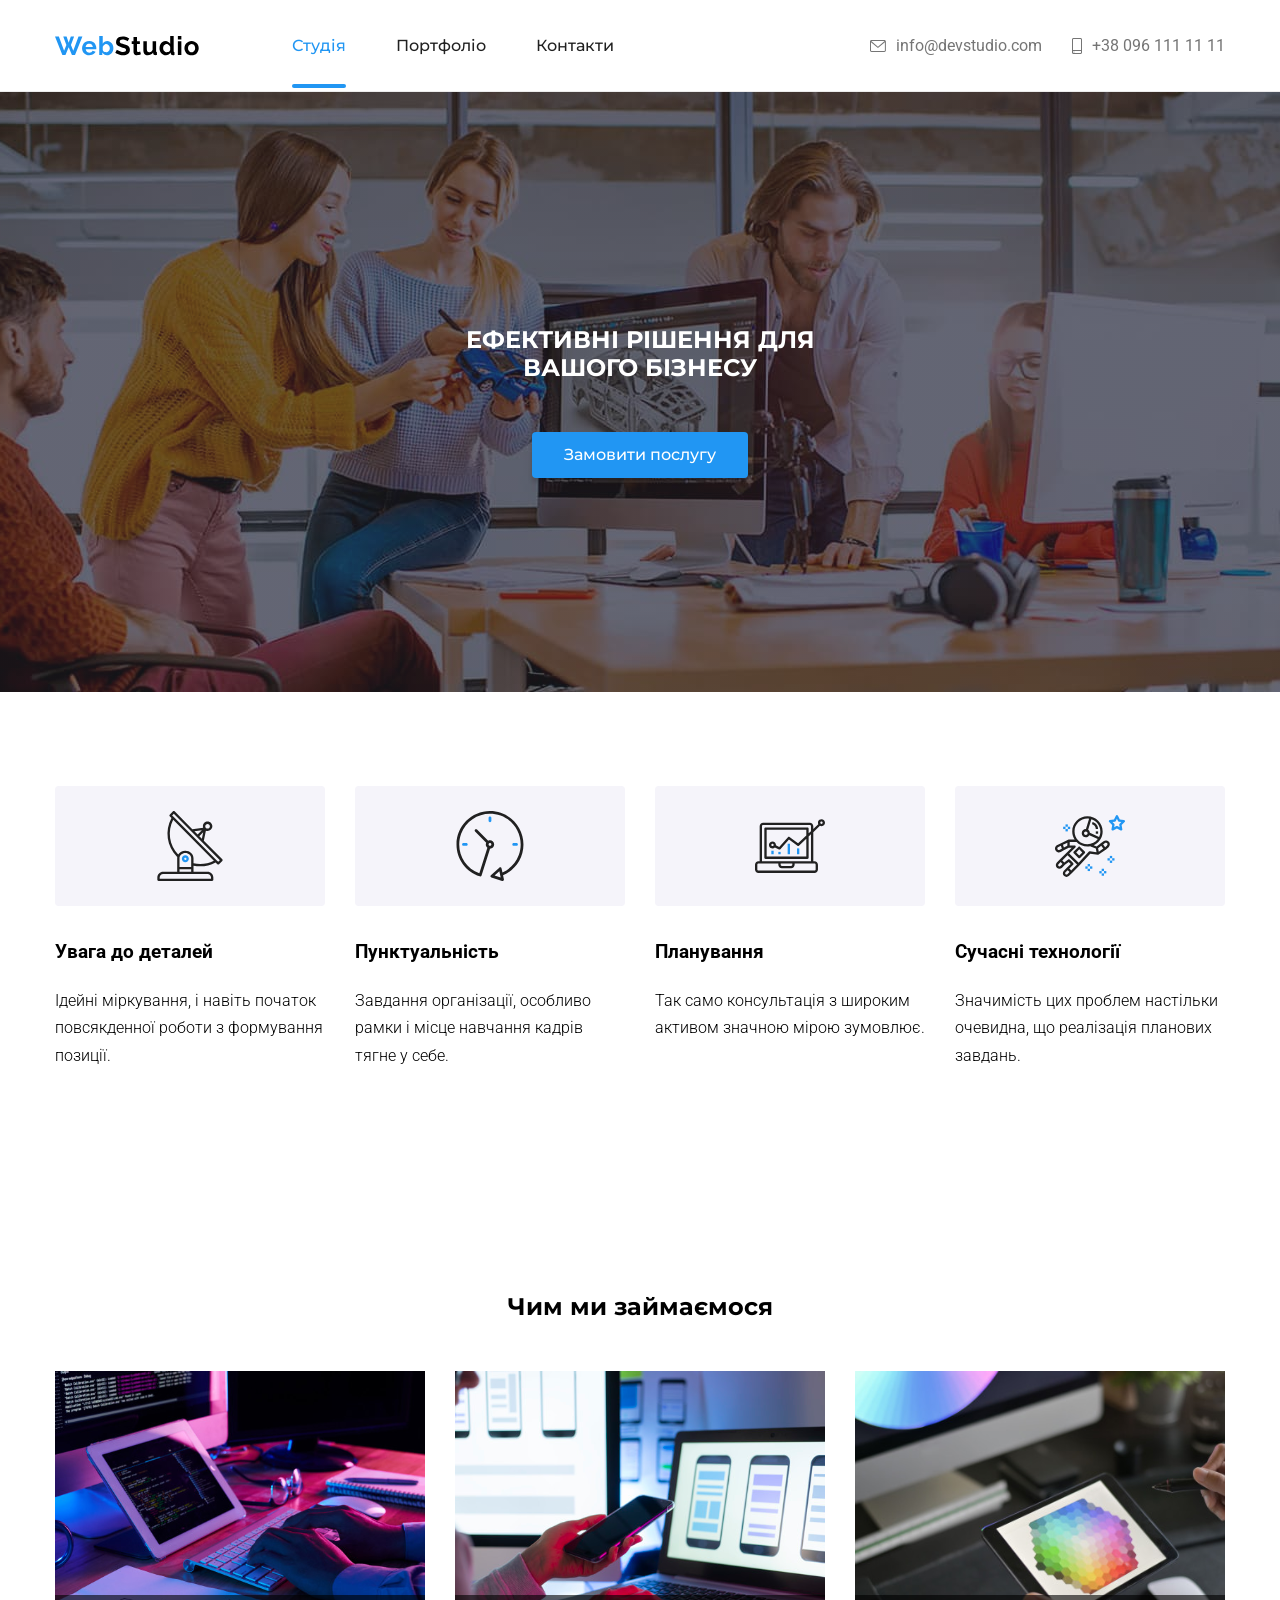
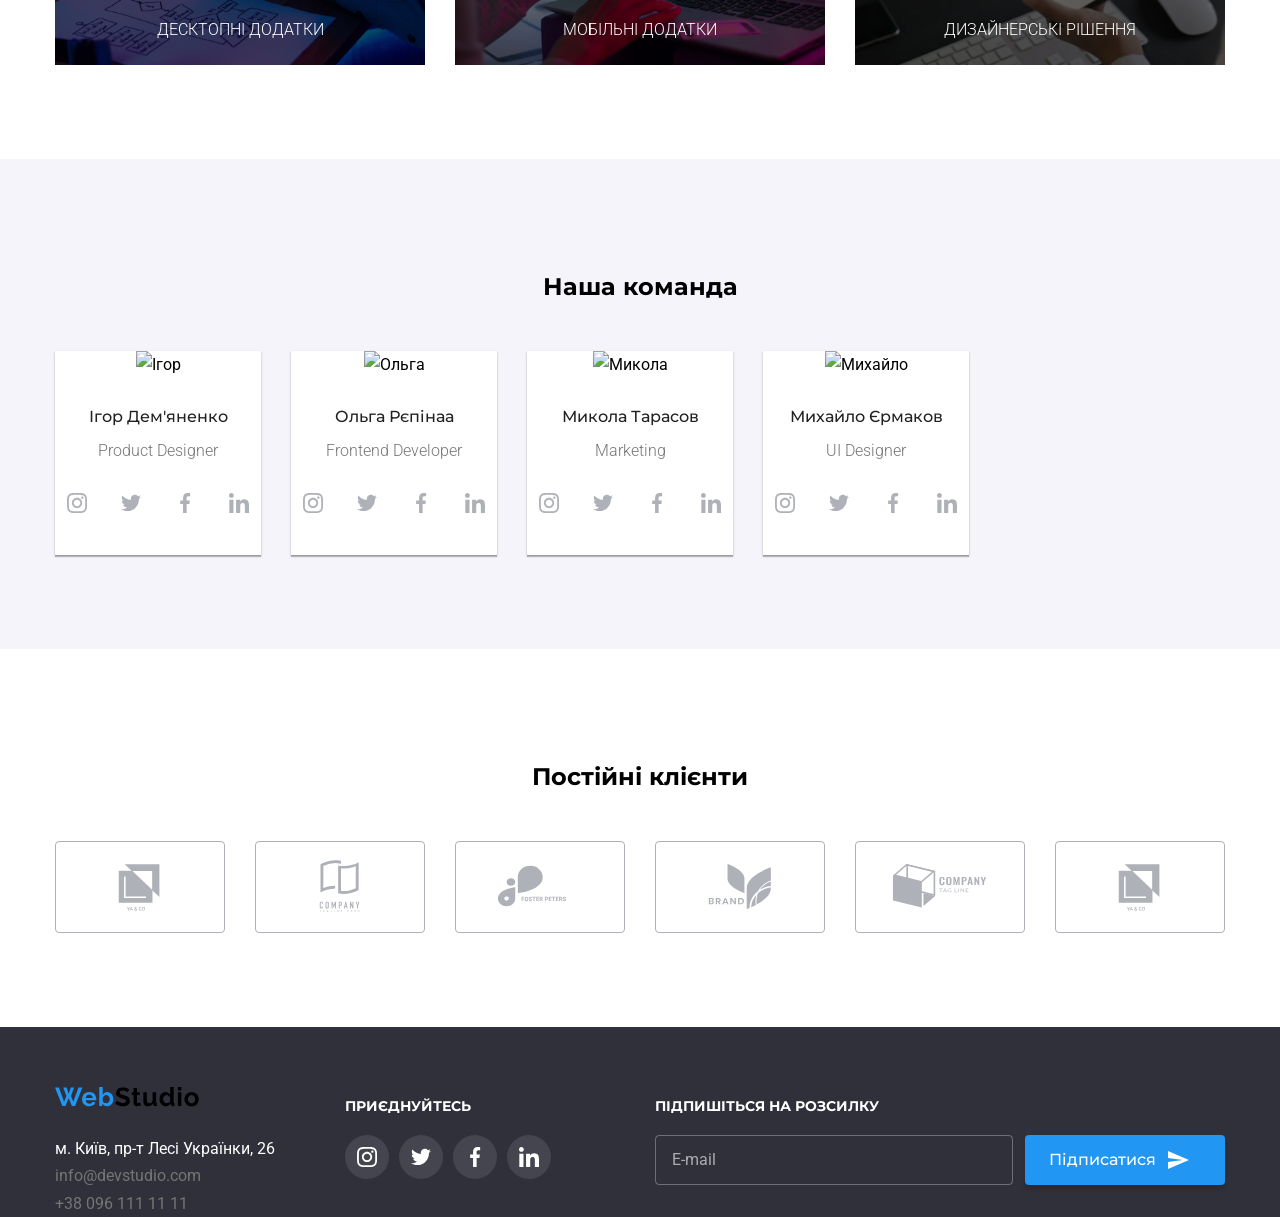
==== index.html @ 0daf3292 "first commit" ====
<!DOCTYPE html>
<html lang="uk">
  <head>
    <meta charset="UTF-8">
    <meta name="viewport" content="width=device-width, initial-scale=1.0">
    <title>WebStudio</title>
    <link rel="stylesheet" href="./css/normalize.css">
    <link rel="stylesheet" href="https://cdnjs.cloudflare.com/ajax/libs/modern-normalize/1.0.0/modern-normalize.min.css">
    <link rel="stylesheet" href="./css/main.min.css">
    <link
      href="https://fonts.googleapis.com/css2?family=Montserrat:wght@500;600;700&family=Roboto:wght@300;400;500&display=swap"
      rel="stylesheet">
  </head>
  <body>
    <header class="header">
      <div class="container header-container">
        <a href="./index.html" class="header-logo-link">
          <img
            src="./image/WebStudio.svg"
            alt="WebStudio logo"
            class="header-logo">
        </a>
        <nav class="header-nav">
          <ul class="header-nav-list">
            <li class="header-nav-item">
              <a href="./index.html" class="header-nav-link current">Студія</a>
            </li>
            <li class="header-nav-item">
              <a href="./portfolio.html" class="header-nav-link">Портфоліо</a>
            </li>
            <li class="header-nav-item">
              <a href="#" class="header-nav-link">Контакти</a>
            </li>
          </ul>
        </nav>

        <ul class="header-contacts">
          <li class="header-contacts-item">
            <a href="mailto:info@devstudio.com" class="header-contacts-link">
              <svg class="header-contacts-icon envelope">
                <use href="./image/symboldefts.svg#icon-envelope"></use>
              </svg>
              <span>info@devstudio.com</span>
            </a>
          </li>
          <li class="header-contacts-item">
            <a href="tel:+380961111111" class="header-contacts-link">
              <svg class="header-contacts-icon smartphone">
                <use href="./image/symboldefts.svg#icon-smartphone"></use>
              </svg>
              <span>+38 096 111 11 11</span>
            </a>
          </li>
        </ul>
      </div>
    </header>

    <main class="main">
      <section class="hero">
        <div class="container hero-container">
          <h1 class="hero-title">
            ЕФЕКТИВНІ РІШЕННЯ ДЛЯ <br>
            ВАШОГО БІЗНЕСУ
          </h1>
          <button class="hero-button" type="button" data-modal-open>Замовити послугу</button>
        </div>

        <div class="backdrop is-hidden" data-modal>
          <div class="modal">
            <button class="modal-close-btn" type="button" data-modal-close aria-label="Закрити модальне вікно">
              <svg class="modal-close-icon">
                <use href="./image/symboldefts.svg#icon-close"></use>
              </svg>
            </button>

            <form class="modal-form">
              <p class="modal-title">Залиште свої дані, ми вам передзвонимо</p>

              <label class="modal-label">
                <span class="modal-text">Ім'я</span>
                <span class="modal-wrap">
                  <input class="modal-input" type="text" name="name">
                  <svg class="modal-input-icon">
                    <use href="./image/symboldefts.svg#icon-person"></use>
                  </svg>
                </span>
              </label>

              <label class="modal-label">
                <span class="modal-text">Телефон</span>
                <span class="modal-wrap">
                  <input class="modal-input" type="tel" name="phone">
                  <svg class="modal-input-icon">
                    <use href="./image/symboldefts.svg#icon-phone-modal"></use>
                  </svg>
                </span>
              </label>

              <label class="modal-label">
                <span class="modal-text">Пошта</span>
                <span class="modal-wrap">
                  <input class="modal-input" type="email" name="email">
                  <svg class="modal-input-icon">
                    <use href="./image/symboldefts.svg#icon-email-modal"></use>
                  </svg>
                </span>
              </label>

              <label class="modal-label">
                <span class="modal-text">Коментар</span>
                <span class="modal-wrap">
                  <textarea class="modal-textarea" name="text" placeholder="Введіть текст"></textarea>
                </span>
              </label>

              <label class="modal-checkbox-label">
                <input class="modal-checkbox" type="checkbox" name="policy">
                <span>Погоджуюся з розсилкою та приймаю <a href="#" class="modal-policy-link">Умови договору</a></span>
              </label>

              <button class="modal-submit-btn" type="submit">Відправити</button>
            </form>
          </div>
        </div>
      </section>

      <section class="features">
        <div class="container features-container">
          <ul class="features-list">
            <li class="features-item features-icon-1">
              <h3 class="features-title">Увага до деталей</h3>
              <p class="features-text">
              Ідейні міркування, і навіть початок повсякденної роботи з формування позиції.
              </p>
            </li>

            <li class="features-item features-icon-2">
              <h3 class="features-title">Пунктуальність</h3>
              <p class="features-text">
                Завдання організації, особливо рамки і місце навчання кадрів тягне у себе.
              </p>
            </li>

            <li class="features-item features-icon-3">
              <h3 class="features-title">Планування</h3>
              <p class="features-text">
                Так само консультація з широким активом значною мірою зумовлює.
              </p>
            </li>

            <li class="features-item features-icon-4">
              <h3 class="features-title">Сучасні технології</h3>
              <p class="features-text">
                Значимість цих проблем настільки очевидна, що реалізація планових завдань.
              </p>
            </li>
          </ul>
        </div>
      </section>

      <section class="services">
        <div class="container services-container">
          <h2 class="services-title">Чим ми займаємося</h2>
          <ul class="services-list">
            <li class="services-item">
              <img
                src="./image/coding.svg"
                alt="coding"
                class="services-image">
              <p class="label">Десктопні додатки</p>
            </li>
            <li class="services-item">
              <img
                src="./image/phonesthings.svg"
                alt="phones"
                class="services-image">
              <p class="label">Мобільні додатки</p>
            </li>
            <li class="services-item">
              <img
                src="./image/coloring.svg"
                alt="design"
                class="services-image">
              <p class="label">Дизайнерські рішення</p>
            </li>
          </ul>
        </div>
      </section>

      <section class="team">
        <div class="container team-container">
          <h2 class="team-title">Наша команда</h2>
          <ul class="team-list">
            <li class="team-item">
              <img src="./image/igor.svg" alt="Ігор" class="team-image">
              <h3 class="team-name">Ігор Дем'яненко</h3>
              <p class="team-position">Product Designer</p>
              <ul class="social-list">
                <li class="social-item">
                  <a href="#" class="social-link" aria-label="Instagram">
                    <svg class="social-icon">
                      <use href="./image/symboldefts.svg#icon-Instagram"></use>
                    </svg>
                  </a>
                </li>
                <li class="social-item">
                  <a href="#" class="social-link" aria-label="Twitter">
                    <svg class="social-icon">
                      <use href="./image/symboldefts.svg#icon-Twitter"></use>
                    </svg>
                  </a>
                </li>
                <li class="social-item">
                  <a href="#" class="social-link" aria-label="Facebook">
                    <svg class="social-icon">
                      <use href="./image/symboldefts.svg#icon-facebook"></use>
                    </svg>
                  </a>
                </li>
                <li class="social-item">
                  <a href="#" class="social-link" aria-label="LinkedIn">
                    <svg class="social-icon">
                      <use href="./image/symboldefts.svg#icon-linkedin"></use>
                    </svg>
                  </a>
                </li>
              </ul>
            </li>
            <li class="team-item">
              <img src="./image/olga.svg" alt="Ольга" class="team-image">
              <h3 class="team-name">Ольга Рєпінаа</h3>
              <p class="team-position">Frontend Developer</p>
              <ul class="social-list">
                <li class="social-item">
                  <a href="#" class="social-link" aria-label="Instagram">
                    <svg class="social-icon">
                      <use href="./image/symboldefts.svg#icon-Instagram"></use>
                    </svg>
                  </a>
                </li>
                <li class="social-item">
                  <a href="#" class="social-link" aria-label="Twitter">
                    <svg class="social-icon">
                      <use href="./image/symboldefts.svg#icon-Twitter"></use>
                    </svg>
                  </a>
                </li>
                <li class="social-item">
                  <a href="#" class="social-link" aria-label="Facebook">
                    <svg class="social-icon">
                      <use href="./image/symboldefts.svg#icon-facebook"></use>
                    </svg>
                  </a>
                </li>
                <li class="social-item">
                  <a href="#" class="social-link" aria-label="LinkedIn">
                    <svg class="social-icon">
                      <use href="./image/symboldefts.svg#icon-linkedin"></use>
                    </svg>
                  </a>
                </li>
              </ul>
            </li>
            <li class="team-item">
              <img src="./image/mykola.svg" alt="Микола" class="team-image">
              <h3 class="team-name">Микола Тарасов</h3>
              <p class="team-position">Marketing</p>
              <ul class="social-list">
                <li class="social-item">
                  <a href="#" class="social-link" aria-label="Instagram">
                    <svg class="social-icon">
                      <use href="./image/symboldefts.svg#icon-Instagram"></use>
                    </svg>
                  </a>
                </li>
                <li class="social-item">
                  <a href="#" class="social-link" aria-label="Twitter">
                    <svg class="social-icon">
                      <use href="./image/symboldefts.svg#icon-Twitter"></use>
                    </svg>
                  </a>
                </li>
                <li class="social-item">
                  <a href="#" class="social-link" aria-label="Facebook">
                    <svg class="social-icon">
                      <use href="./image/symboldefts.svg#icon-facebook"></use>
                    </svg>
                  </a>
                </li>
                <li class="social-item">
                  <a href="#" class="social-link" aria-label="LinkedIn">
                    <svg class="social-icon">
                      <use href="./image/symboldefts.svg#icon-linkedin"></use>
                    </svg>
                  </a>
                </li>
              </ul>
            </li>
            <li class="team-item">
              <img
                src="./image/mykhailo.svg"
                alt="Михайло"
                class="team-image">
              <h3 class="team-name">Михайло Єрмаков</h3>
              <p class="team-position">UI Designer</p>
              <ul class="social-list">
                <li class="social-item">
                  <a href="#" class="social-link" aria-label="Instagram">
                    <svg class="social-icon">
                      <use href="./image/symboldefts.svg#icon-Instagram"></use>
                    </svg>
                  </a>
                </li>
                <li class="social-item">
                  <a href="#" class="social-link" aria-label="Twitter">
                    <svg class="social-icon">
                      <use href="./image/symboldefts.svg#icon-Twitter"></use>
                    </svg>
                  </a>
                </li>
                <li class="social-item">
                  <a href="#" class="social-link" aria-label="Facebook">
                    <svg class="social-icon">
                      <use href="./image/symboldefts.svg#icon-facebook"></use>
                    </svg>
                  </a>
                </li>
                <li class="social-item">
                  <a href="#" class="social-link" aria-label="LinkedIn">
                    <svg class="social-icon">
                      <use href="./image/symboldefts.svg#icon-linkedin"></use>
                    </svg>
                  </a>
                </li>
              </ul>
            </li>
          </ul>
        </div>
      </section>
      <section class="clients">
        <div class="container clients-container">
          <h2 class="clients-title">Постійні клієнти</h2>
          <ul class="clients-list">
            <li class="clients-item">
              <a href="#" class="clients-link" aria-label="Client 1">
                <svg class="clients-icon">
                  <use href="./image/symboldefts.svg#icon-Logo-6"></use>
                </svg>
              </a>
            </li>
            <li class="clients-item">
              <a href="#" class="clients-link" aria-label="Client 2">
                <svg class="clients-icon">
                  <use href="./image/symboldefts.svg#icon-Logo-2"></use>
                </svg>
              </a>
            </li>
            <li class="clients-item">
              <a href="#" class="clients-link" aria-label="Client 3">
                <svg class="clients-icon">
                  <use href="./image/symboldefts.svg#icon-Logo-3"></use>
                </svg>
              </a>
            </li>
            <li class="clients-item">
              <a href="#" class="clients-link" aria-label="Client 4">
                <svg class="clients-icon">
                  <use href="./image/symboldefts.svg#icon-Logo-4"></use>
                </svg>
              </a>
            </li>
            <li class="clients-item">
              <a href="#" class="clients-link" aria-label="Client 5">
                <svg class="clients-icon">
                  <use href="./image/symboldefts.svg#icon-Logo-5"></use>
                </svg>
              </a>
            </li>
            <li class="clients-item">
              <a href="#" class="clients-link" aria-label="Client 6">
                <svg class="clients-icon">
                  <use href="./image/symboldefts.svg#icon-Logo-6"></use>
                </svg>
              </a>
            </li>
          </ul>
        </div>
      </section>
    </main>

    <footer class="footer">
      <div class="container footer-container">
        <div class="footer-info">
          <img
            src="./image/WebStudio.svg"
            alt="WebStudio logo"
            class="footer-logo">
          <address class="footer-address">
            м. Київ, пр-т Лесі Українки, 26<br>
            <span class="footer-email">info@devstudio.com</span><br>
            <span class="footer-phone">+38 096 111 11 11</span>
          </address>
        </div>
        <div class="footer-socials">
          <p class="footer-socials-title">Приєднуйтесь</p>
          <ul class="footer-social-list">
            <li class="footer-social-item">
              <a href="#" class="footer-social-link" aria-label="Instagram">
                <svg class="footer-social-icon">
                  <use href="./image/symboldefts.svg#icon-Instagram"></use>
                </svg>
              </a>
            </li>
            <li class="footer-social-item">
              <a href="#" class="footer-social-link" aria-label="Twitter">
                <svg class="footer-social-icon">
                  <use href="./image/symboldefts.svg#icon-Twitter"></use>
                </svg>
              </a>
            </li>
            <li class="footer-social-item">
              <a href="#" class="footer-social-link" aria-label="Facebook">
                <svg class="footer-social-icon">
                  <use href="./image/symboldefts.svg#icon-facebook"></use>
                </svg>
              </a>
            </li>
            <li class="footer-social-item">
              <a href="#" class="footer-social-link" aria-label="LinkedIn">
                <svg class="footer-social-icon">
                  <use href="./image/symboldefts.svg#icon-linkedin"></use>
                </svg>
              </a>
            </li>
          </ul>
        </div>
        <div class="footer-subscribe">
          <p class="footer-subscribe-title">Підпишіться на розсилку</p>
          <form class="footer-subscribe-form">
            <label class="footer-subscribe-label">
              <input class="footer-subscribe-input" type="email" name="subscribe-email" placeholder="E-mail">
            </label>
            <button class="footer-subscribe-btn" type="submit">
              Підписатися
              <svg class="footer-subscribe-icon">
                <use href="./image/symboldefts.svg#icon-send"></use>
              </svg>
            </button>
          </form>
        </div>
      </div>
    </footer>
    <script src="./js/modal.js"></script>
  </body>
</html>
---- css/main.min.css ----
:root{--nav_and_h-color:#212121;--maintext-color:#757575;--photo_and_h1-color:#ffffff;--hover_and_logo-color:#2196f3;--secondlogo-color:#000000;--first_and_last_background-color:#2f303a;--navcontainer-color:#ececec;--third_background-color:#f5f4fa}@keyframes fadeInDown{from{opacity:0;transform:translateY(-18px)}to{opacity:1;transform:translateY(0)}}@keyframes fadeInUp{from{opacity:0;transform:translateY(28px)}to{opacity:1;transform:translateY(0)}}@keyframes scaleIn{from{opacity:0;transform:scale(0.92)}to{opacity:1;transform:scale(1)}}@keyframes softPulse{0%,100%{transform:scale(1);box-shadow:0px 4px 4px rgba(0,0,0,0.15)}50%{transform:scale(1.04);box-shadow:0px 8px 20px rgba(33,150,243,0.35)}}@keyframes modalOpen{from{opacity:0;transform:translate(-50%,-48%) scale(0.88)}to{opacity:1;transform:translate(-50%,-50%) scale(1)}}body{font-family:"Roboto",sans-serif;font-weight:400;line-height:1.71}h1{color:var(--photo_and_h1-color)}.portfolio-item h3{text-align:left;margin:0 0 4px;font-size:18px;font-weight:700;line-height:2;color:var(--nav_and_h-color)}.portfolio-item p{text-align:left;margin:0;font-size:16px;line-height:1.87;color:var(--maintext-color)}a{text-decoration:none;color:var(--nav_and_h-color)}a:hover{color:var(--hover_and_logo-color)}ul{list-style:none;margin:0;padding:0}section{padding:94px 0}.team{background-color:var(--third_background-color)}footer{background-color:var(--first_and_last_background-color)}.hero-title,.services-title,.team-title,.clients-title{margin-bottom:50px;text-align:center;font-family:"Montserrat",sans-serif;font-weight:700;line-height:1.17}h1{line-height:1.36}button{font-family:"Montserrat",sans-serif;font-weight:500;line-height:1.63}p{font-family:"Roboto",sans-serif;font-weight:300;line-height:1.71}nav a{font-family:"Montserrat",sans-serif;font-weight:500;line-height:1.14}.header{border-bottom:1px solid var(--navcontainer-color);animation:fadeInDown 700ms ease both}.header-container{display:flex;align-items:center;min-height:80px}.header-nav{margin-left:93px}.header-nav-list{display:flex;gap:50px}.header-nav-link{display:block;padding:32px 0;position:relative}.header-nav-link.current{color:var(--hover_and_logo-color)}.header-nav-link.current::after{content:"";position:absolute;left:0;bottom:-1px;width:100%;height:4px;border-radius:2px;background-color:var(--hover_and_logo-color)}.header-contacts{display:flex;align-items:center;gap:30px;margin-left:auto}.header-contacts-link{display:flex;align-items:center;gap:10px;padding:32px 0;color:var(--maintext-color)}.header-logo{display:block}.header-contacts-icon{flex-shrink:0;fill:currentColor}.envelope{width:16px;height:12px}.smartphone{width:10px;height:16px}.hero{min-height:600px;display:flex;align-items:center;background-image:linear-gradient(rgba(47,48,58,0.4),rgba(47,48,58,0.4)),url("../image/backgroundbigimg.jpg");background-size:cover;background-position:center;background-color:var(--first_and_last_background-color)}.hero-title{animation:fadeInUp 800ms ease 150ms both}.container{max-width:1200px;margin:0 auto;padding:0 15px}.hero-container{display:flex;flex-direction:column;justify-content:center;align-items:center;text-align:center}.hero-button{padding:10px 32px;border:none;border-radius:4px;background-color:var(--hover_and_logo-color);color:var(--photo_and_h1-color);cursor:pointer;transition:background-color 250ms ease,box-shadow 250ms ease;box-shadow:0px 4px 4px rgba(0,0,0,0.15);animation:fadeInUp 800ms ease 350ms both,softPulse 2600ms ease-in-out 1400ms infinite}.hero-button:hover,.hero-button:focus{background-color:#188ce8;box-shadow:0px 4px 10px rgba(0,0,0,0.25);animation-play-state:paused}.features-list{display:flex;gap:30px}.features-item{width:270px;animation:fadeInUp 650ms ease both}.features-item:nth-child(2){animation-delay:120ms}.features-item:nth-child(3){animation-delay:240ms}.features-item:nth-child(4){animation-delay:360ms}.features-item::before{content:"";display:flex;height:120px;margin-bottom:30px;background-color:var(--third_background-color);background-repeat:no-repeat;background-position:center;border-radius:4px;transition:transform 250ms ease,box-shadow 250ms ease}.features-item:hover::before{transform:translateY(-6px);box-shadow:0px 10px 22px rgba(33,150,243,0.18)}.features-icon-1::before{background-image:url(../image/attention.svg)}.features-icon-2::before{background-image:url(../image/punctuation.svg)}.features-icon-3::before{background-image:url(../image/planning.svg)}.features-icon-4::before{background-image:url(../image/technologies.svg)}.services-list{display:flex;gap:30px}.services-item{position:relative;overflow:hidden;animation:scaleIn 650ms ease both}.services-item:nth-child(2){animation-delay:140ms}.services-item:nth-child(3){animation-delay:280ms}.services-image{width:370px;height:294px;object-fit:cover;display:block;transition:transform 350ms ease}.services-item:hover .services-image{transform:scale(1.04)}.label{display:flex;position:absolute;left:0;bottom:0;width:100%;min-height:70px;justify-content:center;align-items:center;margin:0;color:white;text-transform:uppercase;background-color:rgba(0,0,0,0.6)}.team-list{display:flex;gap:30px}.team-item{background-color:var(--photo_and_h1-color);text-align:center;padding-bottom:30px;animation:fadeInUp 650ms ease both;transition:transform 250ms ease,box-shadow 250ms ease;box-shadow:0px 1px 3px rgba(0,0,0,0.12),0px 1px 1px rgba(0,0,0,0.14),0px 2px 1px rgba(0,0,0,0.2)}.team-item:nth-child(2){animation-delay:120ms}.team-item:nth-child(3){animation-delay:240ms}.team-item:nth-child(4){animation-delay:360ms}.team-item:hover{transform:translateY(-8px);box-shadow:0px 8px 18px rgba(0,0,0,0.12),0px 4px 8px rgba(0,0,0,0.14),0px 2px 4px rgba(0,0,0,0.2)}.team-name{margin:30px 0 10px;font-family:"Montserrat",sans-serif;font-size:16px;font-weight:500;line-height:1.18;color:var(--nav_and_h-color)}.team-position{margin:0 0 16px;color:var(--maintext-color)}.social-list,.footer-social-list{display:flex;justify-content:center;gap:10px}.social-link,.footer-social-link{display:flex;align-items:center;justify-content:center;width:44px;height:44px;border-radius:50%;color:#afb1b8;transition:background-color 250ms ease,color 250ms ease}.social-link:hover,.social-link:focus{background-color:var(--hover_and_logo-color);color:var(--photo_and_h1-color)}.social-icon,.footer-social-icon{width:20px;height:20px;fill:currentColor}.clients-list{display:flex;justify-content:center;gap:30px}.clients-link{display:flex;align-items:center;justify-content:center;width:170px;height:92px;color:#afb1b8;border:1px solid #afb1b8;border-radius:4px;transition:border-color 250ms ease,color 250ms ease;animation:scaleIn 550ms ease both}.clients-item:nth-child(2) .clients-link{animation-delay:80ms}.clients-item:nth-child(3) .clients-link{animation-delay:160ms}.clients-item:nth-child(4) .clients-link{animation-delay:240ms}.clients-item:nth-child(5) .clients-link{animation-delay:320ms}.clients-item:nth-child(6) .clients-link{animation-delay:400ms}.clients-link:hover,.clients-link:focus{color:var(--hover_and_logo-color);border-color:var(--hover_and_logo-color)}.clients-icon{width:106px;height:60px;fill:currentColor}.footer-address{font-style:normal;color:var(--photo_and_h1-color)}.footer-container{display:flex;align-items:flex-start;gap:70px}.footer-logo{margin-bottom:20px;margin-top:60px}.footer-email,.footer-phone{color:var(--maintext-color)}.footer-socials{margin-top:72px}.footer-socials-title{margin:0 0 20px;font-family:"Montserrat",sans-serif;font-size:14px;font-weight:700;line-height:1.14;text-transform:uppercase;color:var(--photo_and_h1-color)}.footer-social-link{color:var(--photo_and_h1-color);background-color:rgba(255,255,255,0.1)}.footer-social-link:hover,.footer-social-link:focus{color:var(--photo_and_h1-color);background-color:var(--hover_and_logo-color)}.footer-subscribe{margin-top:72px;margin-left:auto}.footer-subscribe-title{margin:0 0 20px;font-family:"Montserrat",sans-serif;font-size:14px;font-weight:700;line-height:1.14;text-transform:uppercase;color:var(--photo_and_h1-color)}.footer-subscribe-form{display:flex;align-items:center;gap:12px}.footer-subscribe-input{width:358px;height:50px;padding:0 16px;border:1px solid rgba(255,255,255,0.3);border-radius:4px;background-color:transparent;color:var(--photo_and_h1-color);outline:transparent;transition:border-color 250ms ease}.footer-subscribe-input::placeholder{color:rgba(255,255,255,0.6)}.footer-subscribe-input:focus{border-color:var(--hover_and_logo-color)}.footer-subscribe-btn{display:inline-flex;align-items:center;gap:10px;min-width:200px;height:50px;padding:0 24px;border:none;border-radius:4px;background-color:var(--hover_and_logo-color);color:var(--photo_and_h1-color);cursor:pointer;transition:background-color 250ms ease,box-shadow 250ms ease;box-shadow:0px 4px 4px rgba(0,0,0,0.15)}.footer-subscribe-btn:hover,.footer-subscribe-btn:focus{background-color:#188ce8;box-shadow:0px 4px 10px rgba(0,0,0,0.25)}.footer-subscribe-icon{width:24px;height:24px;fill:currentColor}.filters{display:flex;justify-content:center;gap:8px;margin-bottom:50px}.filters-button{padding:6px 22px;font-family:"Montserrat",sans-serif;font-weight:500;font-size:16px;line-height:1.62;background-color:var(--third_background-color);color:var(--nav_and_h-color);border:none;border-radius:4px;cursor:pointer;transition:background-color 250ms ease,color 250ms ease,box-shadow 250ms ease,transform 250ms ease;animation:fadeInDown 500ms ease both}.filters-item:nth-child(2) .filters-button{animation-delay:80ms}.filters-item:nth-child(3) .filters-button{animation-delay:160ms}.filters-item:nth-child(4) .filters-button{animation-delay:240ms}.filters-item:nth-child(5) .filters-button{animation-delay:320ms}.filters button:hover,.filters button:focus{background-color:var(--hover_and_logo-color);color:#fff;transform:translateY(-2px);box-shadow:0px 3px 1px rgba(0,0,0,0.1),0px 1px 2px rgba(0,0,0,0.08),0px 2px 2px rgba(0,0,0,0.12)}.filters button:active{background-color:var(--hover_and_logo-color);color:#fff;box-shadow:0px 3px 1px rgba(0,0,0,0.1),0px 1px 2px rgba(0,0,0,0.08),0px 2px 2px rgba(0,0,0,0.12)}.portfolio{display:flex;flex-wrap:wrap;gap:30px}.portfolio-item{flex:1 0 calc((100% - 60px) / 3);max-width:404px;background-color:#fff;outline:transparent;animation:fadeInUp 650ms ease both;transition:transform 250ms ease,box-shadow 250ms ease;box-shadow:0px 1px 1px rgba(0,0,0,0.12),0px 4px 4px rgba(0,0,0,0.06),1px 4px 6px rgba(0,0,0,0.16)}.portfolio-item:nth-child(3n+2){animation-delay:120ms}.portfolio-item:nth-child(3n){animation-delay:240ms}.portfolio-item:hover,.portfolio-item:focus-within{transform:translateY(-6px);box-shadow:0px 6px 12px rgba(0,0,0,0.12),0px 8px 18px rgba(0,0,0,0.08),1px 8px 16px rgba(0,0,0,0.14)}.portfolio-thumb{position:relative;overflow:hidden}.portfolio-image{width:370px;height:294px;display:block;object-fit:cover}.portfolio-item .portfolio-overlay{position:absolute;top:0;left:0;width:100%;height:100%;margin:0;padding:24px;font-size:16px;line-height:1.56;color:var(--photo_and_h1-color);background-color:rgba(33,150,243,0.9);transform:translateY(100%);transition:transform 250ms cubic-bezier(0.4,0,0.2,1)}.portfolio-item:hover .portfolio-overlay,.portfolio-item:focus .portfolio-overlay,.portfolio-item:focus-within .portfolio-overlay{transform:translateY(0)}.portfolio-content{padding:20px 24px;border:1px solid #eeeeee;border-top:none}.backdrop{position:fixed;top:0;left:0;width:100%;height:100%;z-index:1000;padding:20px;background-color:rgba(46,47,66,0.4);opacity:1;visibility:visible;overflow-y:auto;transition:opacity 250ms cubic-bezier(0.4,0,0.2,1),visibility 250ms cubic-bezier(0.4,0,0.2,1)}.backdrop.is-hidden{opacity:0;visibility:hidden;pointer-events:none}.no-scroll{overflow:hidden}.modal{position:absolute;top:50%;left:50%;width:100%;max-width:528px;min-height:581px;padding:72px 40px 40px;border-radius:4px;background-color:#ffffff;opacity:1;transform:translate(-50%,-50%) scale(1);transition:opacity 250ms cubic-bezier(0.4,0,0.2,1),transform 250ms cubic-bezier(0.4,0,0.2,1);box-shadow:0px 1px 3px rgba(0,0,0,0.12),0px 1px 1px rgba(0,0,0,0.14),0px 2px 1px rgba(0,0,0,0.2)}.backdrop:not(.is-hidden) .modal{animation:modalOpen 300ms cubic-bezier(0.4,0,0.2,1) both}.backdrop.is-hidden .modal{opacity:0;transform:translate(-50%,-50%) scale(0.8)}.modal-close-btn{position:absolute;top:8px;right:8px;display:flex;align-items:center;justify-content:center;width:30px;height:30px;padding:0;border:1px solid rgba(0,0,0,0.1);border-radius:50%;background-color:#f5f4fa;color:var(--secondlogo-color);cursor:pointer;transition:background-color 250ms ease,color 250ms ease,border-color 250ms ease}.modal-close-btn:hover,.modal-close-btn:focus{background-color:var(--hover_and_logo-color);color:var(--photo_and_h1-color);border-color:var(--hover_and_logo-color)}.modal-close-icon{width:18px;height:18px;fill:currentColor}.modal-form{display:flex;flex-direction:column}.modal-title{margin:0 0 16px;text-align:center;font-family:"Montserrat",sans-serif;font-size:20px;font-weight:700;line-height:1.2;color:var(--nav_and_h-color)}.modal-label{display:block;margin-bottom:10px}.modal-wrap{position:relative;display:block}.modal-text{display:block;margin-bottom:4px;font-size:12px;line-height:1.16;color:var(--maintext-color)}.modal-input,.modal-textarea{width:100%;border:1px solid rgba(33,33,33,0.2);border-radius:4px;outline:transparent;transition:border-color 250ms ease,box-shadow 250ms ease}.modal-input{height:40px;padding:0 16px 0 42px}.modal-textarea{min-height:120px;padding:12px 16px;resize:none}.modal-input:hover,.modal-input:focus,.modal-textarea:hover,.modal-textarea:focus{border-color:var(--hover_and_logo-color);box-shadow:0px 0px 0px 1px rgba(33,150,243,0.2)}.modal-input-icon{position:absolute;top:50%;left:16px;width:18px;height:18px;fill:var(--nav_and_h-color);transform:translateY(-50%);pointer-events:none;transition:fill 250ms ease}.modal-wrap:hover .modal-input-icon,.modal-input:focus+.modal-input-icon{fill:var(--hover_and_logo-color)}.modal-textarea::placeholder{color:rgba(117,117,117,0.5)}.modal-checkbox-label{display:flex;align-items:center;gap:8px;margin:10px 0 24px;font-size:14px;color:var(--maintext-color)}.modal-checkbox{width:16px;height:16px;margin:0;accent-color:var(--hover_and_logo-color)}.modal-policy-link{color:var(--hover_and_logo-color);text-decoration:underline}.modal-submit-btn{min-width:169px;margin:0 auto;padding:10px 32px;border:none;border-radius:4px;background-color:var(--hover_and_logo-color);color:var(--photo_and_h1-color);cursor:pointer;transition:background-color 250ms ease,box-shadow 250ms ease;box-shadow:0px 4px 4px rgba(0,0,0,0.15)}.modal-submit-btn:hover,.modal-submit-btn:focus{background-color:#188ce8;box-shadow:0px 4px 10px rgba(0,0,0,0.25)}
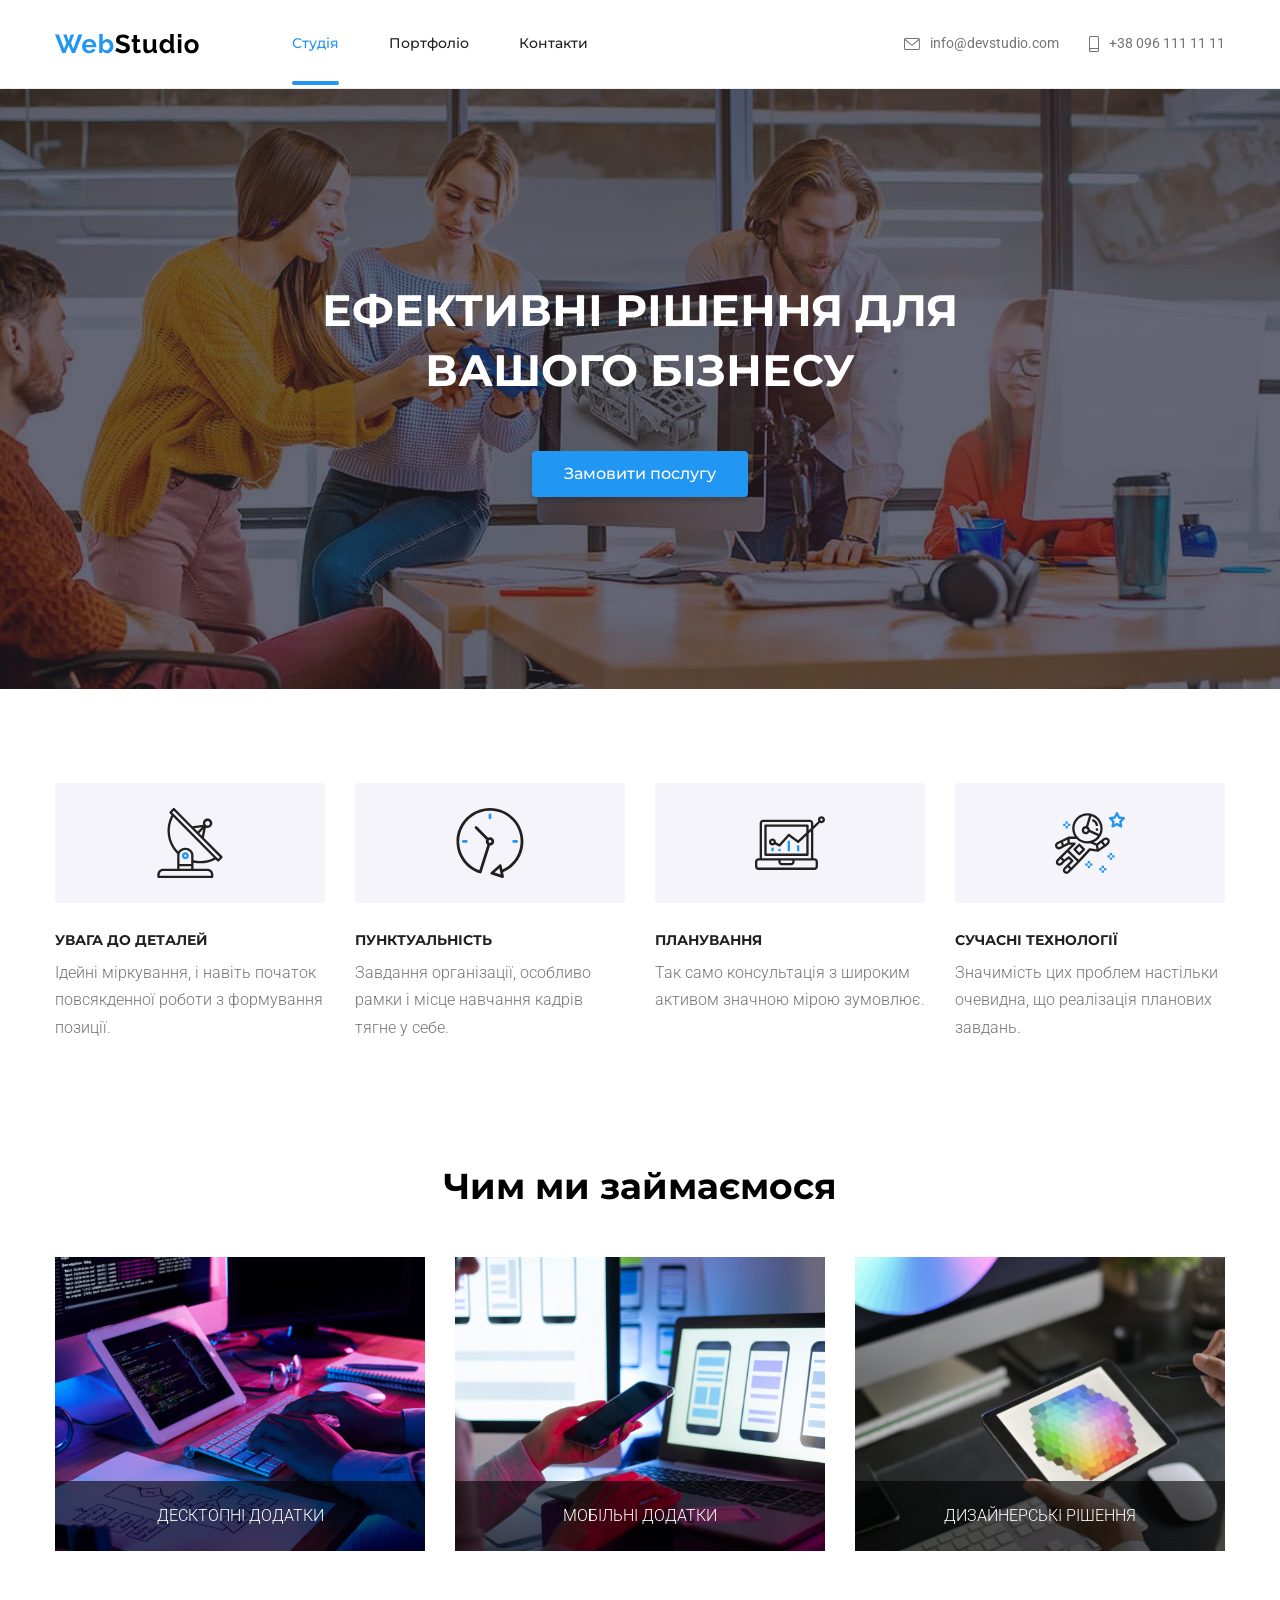
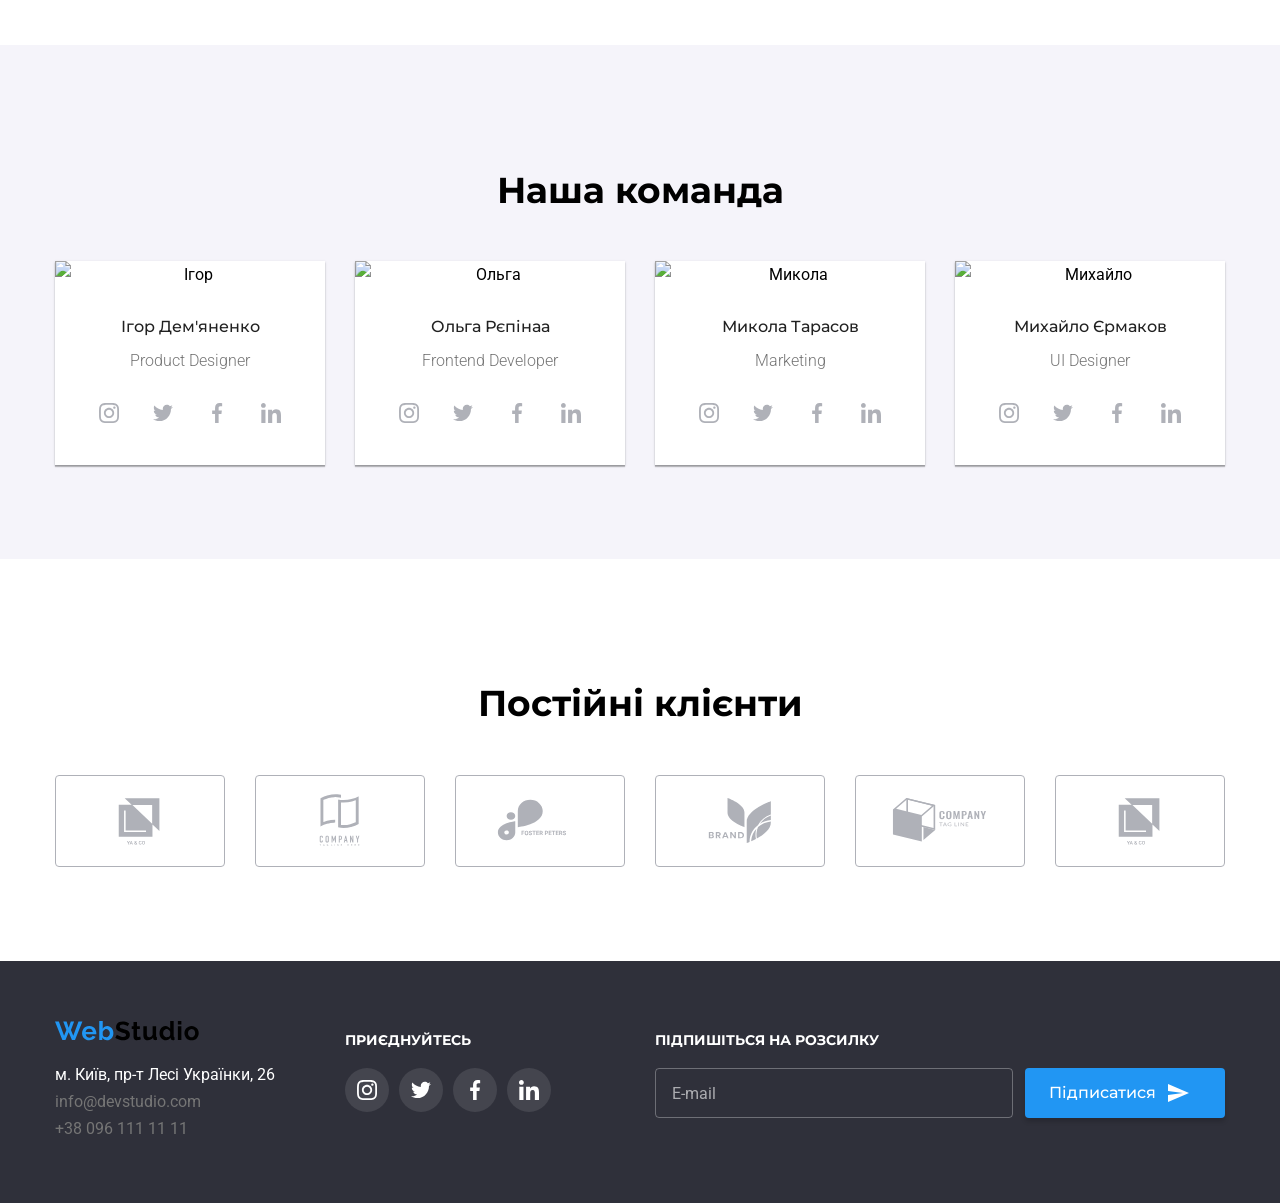
==== commit edae0f0e: "added changes" ====
--- a/index.html
+++ b/index.html
@@ -13,39 +13,39 @@
   </head>
   <body>
     <header class="header">
-      <div class="container header-container">
-        <a href="./index.html" class="header-logo-link">
+      <div class="container header__container">
+        <a href="./index.html" class="header__logo-link">
           <img
             src="./image/WebStudio.svg"
             alt="WebStudio logo"
-            class="header-logo">
+            class="header__logo">
         </a>
-        <nav class="header-nav">
-          <ul class="header-nav-list">
-            <li class="header-nav-item">
-              <a href="./index.html" class="header-nav-link current">Студія</a>
-            </li>
-            <li class="header-nav-item">
-              <a href="./portfolio.html" class="header-nav-link">Портфоліо</a>
-            </li>
-            <li class="header-nav-item">
-              <a href="#" class="header-nav-link">Контакти</a>
+        <nav class="header__nav">
+          <ul class="header__nav-list">
+            <li class="header__nav-item">
+              <a href="./index.html" class="header__nav-link header__nav-link--current">Студія</a>
+            </li>
+            <li class="header__nav-item">
+              <a href="./portfolio.html" class="header__nav-link">Портфоліо</a>
+            </li>
+            <li class="header__nav-item">
+              <a href="#" class="header__nav-link">Контакти</a>
             </li>
           </ul>
         </nav>
 
-        <ul class="header-contacts">
-          <li class="header-contacts-item">
-            <a href="mailto:info@devstudio.com" class="header-contacts-link">
-              <svg class="header-contacts-icon envelope">
+        <ul class="header__contacts">
+          <li class="header__contacts-item">
+            <a href="mailto:info@devstudio.com" class="header__contacts-link">
+              <svg class="header__contacts-icon header__contacts-icon--envelope">
                 <use href="./image/symboldefts.svg#icon-envelope"></use>
               </svg>
               <span>info@devstudio.com</span>
             </a>
           </li>
-          <li class="header-contacts-item">
-            <a href="tel:+380961111111" class="header-contacts-link">
-              <svg class="header-contacts-icon smartphone">
+          <li class="header__contacts-item">
+            <a href="tel:+380961111111" class="header__contacts-link">
+              <svg class="header__contacts-icon header__contacts-icon--smartphone">
                 <use href="./image/symboldefts.svg#icon-smartphone"></use>
               </svg>
               <span>+38 096 111 11 11</span>
@@ -57,100 +57,100 @@
 
     <main class="main">
       <section class="hero">
-        <div class="container hero-container">
-          <h1 class="hero-title">
+        <div class="container hero__container">
+          <h1 class="hero__title">
             ЕФЕКТИВНІ РІШЕННЯ ДЛЯ <br>
             ВАШОГО БІЗНЕСУ
           </h1>
-          <button class="hero-button" type="button" data-modal-open>Замовити послугу</button>
+          <button class="hero__button" type="button" data-modal-open>Замовити послугу</button>
         </div>
 
         <div class="backdrop is-hidden" data-modal>
           <div class="modal">
-            <button class="modal-close-btn" type="button" data-modal-close aria-label="Закрити модальне вікно">
-              <svg class="modal-close-icon">
+            <button class="modal__close-btn" type="button" data-modal-close aria-label="Закрити модальне вікно">
+              <svg class="modal__close-icon">
                 <use href="./image/symboldefts.svg#icon-close"></use>
               </svg>
             </button>
 
-            <form class="modal-form">
-              <p class="modal-title">Залиште свої дані, ми вам передзвонимо</p>
-
-              <label class="modal-label">
-                <span class="modal-text">Ім'я</span>
-                <span class="modal-wrap">
-                  <input class="modal-input" type="text" name="name">
-                  <svg class="modal-input-icon">
+            <form class="modal__form">
+              <p class="modal__title">Залиште свої дані, ми вам передзвонимо</p>
+
+              <label class="modal__label">
+                <span class="modal__text">Ім'я</span>
+                <span class="modal__field">
+                  <input class="modal__input" type="text" name="name">
+                  <svg class="modal__input-icon">
                     <use href="./image/symboldefts.svg#icon-person"></use>
                   </svg>
                 </span>
               </label>
 
-              <label class="modal-label">
-                <span class="modal-text">Телефон</span>
-                <span class="modal-wrap">
-                  <input class="modal-input" type="tel" name="phone">
-                  <svg class="modal-input-icon">
+              <label class="modal__label">
+                <span class="modal__text">Телефон</span>
+                <span class="modal__field">
+                  <input class="modal__input" type="tel" name="phone">
+                  <svg class="modal__input-icon">
                     <use href="./image/symboldefts.svg#icon-phone-modal"></use>
                   </svg>
                 </span>
               </label>
 
-              <label class="modal-label">
-                <span class="modal-text">Пошта</span>
-                <span class="modal-wrap">
-                  <input class="modal-input" type="email" name="email">
-                  <svg class="modal-input-icon">
+              <label class="modal__label">
+                <span class="modal__text">Пошта</span>
+                <span class="modal__field">
+                  <input class="modal__input" type="email" name="email">
+                  <svg class="modal__input-icon">
                     <use href="./image/symboldefts.svg#icon-email-modal"></use>
                   </svg>
                 </span>
               </label>
 
-              <label class="modal-label">
-                <span class="modal-text">Коментар</span>
-                <span class="modal-wrap">
-                  <textarea class="modal-textarea" name="text" placeholder="Введіть текст"></textarea>
+              <label class="modal__label">
+                <span class="modal__text">Коментар</span>
+                <span class="modal__field">
+                  <textarea class="modal__textarea" name="text" placeholder="Введіть текст"></textarea>
                 </span>
               </label>
 
-              <label class="modal-checkbox-label">
-                <input class="modal-checkbox" type="checkbox" name="policy">
-                <span>Погоджуюся з розсилкою та приймаю <a href="#" class="modal-policy-link">Умови договору</a></span>
+              <label class="modal__checkbox-label">
+                <input class="modal__checkbox" type="checkbox" name="policy">
+                <span>Погоджуюся з розсилкою та приймаю <a href="#" class="modal__policy-link">Умови договору</a></span>
               </label>
 
-              <button class="modal-submit-btn" type="submit">Відправити</button>
+              <button class="modal__submit-btn" type="submit">Відправити</button>
             </form>
           </div>
         </div>
       </section>
 
       <section class="features">
-        <div class="container features-container">
-          <ul class="features-list">
-            <li class="features-item features-icon-1">
-              <h3 class="features-title">Увага до деталей</h3>
-              <p class="features-text">
+        <div class="container features__container">
+          <ul class="features__list">
+            <li class="features__item features__item--attention">
+              <h3 class="features__title">Увага до деталей</h3>
+              <p class="features__text">
               Ідейні міркування, і навіть початок повсякденної роботи з формування позиції.
               </p>
             </li>
 
-            <li class="features-item features-icon-2">
-              <h3 class="features-title">Пунктуальність</h3>
-              <p class="features-text">
+            <li class="features__item features__item--punctuality">
+              <h3 class="features__title">Пунктуальність</h3>
+              <p class="features__text">
                 Завдання організації, особливо рамки і місце навчання кадрів тягне у себе.
               </p>
             </li>
 
-            <li class="features-item features-icon-3">
-              <h3 class="features-title">Планування</h3>
-              <p class="features-text">
+            <li class="features__item features__item--planning">
+              <h3 class="features__title">Планування</h3>
+              <p class="features__text">
                 Так само консультація з широким активом значною мірою зумовлює.
               </p>
             </li>
 
-            <li class="features-item features-icon-4">
-              <h3 class="features-title">Сучасні технології</h3>
-              <p class="features-text">
+            <li class="features__item features__item--technology">
+              <h3 class="features__title">Сучасні технології</h3>
+              <p class="features__text">
                 Значимість цих проблем настільки очевидна, що реалізація планових завдань.
               </p>
             </li>
@@ -159,175 +159,175 @@
       </section>
 
       <section class="services">
-        <div class="container services-container">
-          <h2 class="services-title">Чим ми займаємося</h2>
-          <ul class="services-list">
-            <li class="services-item">
+        <div class="container services__container">
+          <h2 class="services__title">Чим ми займаємося</h2>
+          <ul class="services__list">
+            <li class="services__item">
               <img
                 src="./image/coding.svg"
                 alt="coding"
-                class="services-image">
-              <p class="label">Десктопні додатки</p>
-            </li>
-            <li class="services-item">
+                class="services__image">
+              <p class="services__label">Десктопні додатки</p>
+            </li>
+            <li class="services__item">
               <img
                 src="./image/phonesthings.svg"
                 alt="phones"
-                class="services-image">
-              <p class="label">Мобільні додатки</p>
-            </li>
-            <li class="services-item">
+                class="services__image">
+              <p class="services__label">Мобільні додатки</p>
+            </li>
+            <li class="services__item">
               <img
                 src="./image/coloring.svg"
                 alt="design"
-                class="services-image">
-              <p class="label">Дизайнерські рішення</p>
+                class="services__image">
+              <p class="services__label">Дизайнерські рішення</p>
             </li>
           </ul>
         </div>
       </section>
 
       <section class="team">
-        <div class="container team-container">
-          <h2 class="team-title">Наша команда</h2>
-          <ul class="team-list">
-            <li class="team-item">
-              <img src="./image/igor.svg" alt="Ігор" class="team-image">
-              <h3 class="team-name">Ігор Дем'яненко</h3>
-              <p class="team-position">Product Designer</p>
-              <ul class="social-list">
-                <li class="social-item">
-                  <a href="#" class="social-link" aria-label="Instagram">
-                    <svg class="social-icon">
+        <div class="container team__container">
+          <h2 class="team__title">Наша команда</h2>
+          <ul class="team__list">
+            <li class="team__item">
+              <img src="./image/igor.svg" alt="Ігор" class="team__image">
+              <h3 class="team__name">Ігор Дем'яненко</h3>
+              <p class="team__position">Product Designer</p>
+              <ul class="social__list">
+                <li class="social__item">
+                  <a href="#" class="social__link" aria-label="Instagram">
+                    <svg class="social__icon">
                       <use href="./image/symboldefts.svg#icon-Instagram"></use>
                     </svg>
                   </a>
                 </li>
-                <li class="social-item">
-                  <a href="#" class="social-link" aria-label="Twitter">
-                    <svg class="social-icon">
+                <li class="social__item">
+                  <a href="#" class="social__link" aria-label="Twitter">
+                    <svg class="social__icon">
                       <use href="./image/symboldefts.svg#icon-Twitter"></use>
                     </svg>
                   </a>
                 </li>
-                <li class="social-item">
-                  <a href="#" class="social-link" aria-label="Facebook">
-                    <svg class="social-icon">
+                <li class="social__item">
+                  <a href="#" class="social__link" aria-label="Facebook">
+                    <svg class="social__icon">
                       <use href="./image/symboldefts.svg#icon-facebook"></use>
                     </svg>
                   </a>
                 </li>
-                <li class="social-item">
-                  <a href="#" class="social-link" aria-label="LinkedIn">
-                    <svg class="social-icon">
+                <li class="social__item">
+                  <a href="#" class="social__link" aria-label="LinkedIn">
+                    <svg class="social__icon">
                       <use href="./image/symboldefts.svg#icon-linkedin"></use>
                     </svg>
                   </a>
                 </li>
               </ul>
             </li>
-            <li class="team-item">
-              <img src="./image/olga.svg" alt="Ольга" class="team-image">
-              <h3 class="team-name">Ольга Рєпінаа</h3>
-              <p class="team-position">Frontend Developer</p>
-              <ul class="social-list">
-                <li class="social-item">
-                  <a href="#" class="social-link" aria-label="Instagram">
-                    <svg class="social-icon">
+            <li class="team__item">
+              <img src="./image/olga.svg" alt="Ольга" class="team__image">
+              <h3 class="team__name">Ольга Рєпінаа</h3>
+              <p class="team__position">Frontend Developer</p>
+              <ul class="social__list">
+                <li class="social__item">
+                  <a href="#" class="social__link" aria-label="Instagram">
+                    <svg class="social__icon">
                       <use href="./image/symboldefts.svg#icon-Instagram"></use>
                     </svg>
                   </a>
                 </li>
-                <li class="social-item">
-                  <a href="#" class="social-link" aria-label="Twitter">
-                    <svg class="social-icon">
+                <li class="social__item">
+                  <a href="#" class="social__link" aria-label="Twitter">
+                    <svg class="social__icon">
                       <use href="./image/symboldefts.svg#icon-Twitter"></use>
                     </svg>
                   </a>
                 </li>
-                <li class="social-item">
-                  <a href="#" class="social-link" aria-label="Facebook">
-                    <svg class="social-icon">
+                <li class="social__item">
+                  <a href="#" class="social__link" aria-label="Facebook">
+                    <svg class="social__icon">
                       <use href="./image/symboldefts.svg#icon-facebook"></use>
                     </svg>
                   </a>
                 </li>
-                <li class="social-item">
-                  <a href="#" class="social-link" aria-label="LinkedIn">
-                    <svg class="social-icon">
+                <li class="social__item">
+                  <a href="#" class="social__link" aria-label="LinkedIn">
+                    <svg class="social__icon">
                       <use href="./image/symboldefts.svg#icon-linkedin"></use>
                     </svg>
                   </a>
                 </li>
               </ul>
             </li>
-            <li class="team-item">
-              <img src="./image/mykola.svg" alt="Микола" class="team-image">
-              <h3 class="team-name">Микола Тарасов</h3>
-              <p class="team-position">Marketing</p>
-              <ul class="social-list">
-                <li class="social-item">
-                  <a href="#" class="social-link" aria-label="Instagram">
-                    <svg class="social-icon">
+            <li class="team__item">
+              <img src="./image/mykola.svg" alt="Микола" class="team__image">
+              <h3 class="team__name">Микола Тарасов</h3>
+              <p class="team__position">Marketing</p>
+              <ul class="social__list">
+                <li class="social__item">
+                  <a href="#" class="social__link" aria-label="Instagram">
+                    <svg class="social__icon">
                       <use href="./image/symboldefts.svg#icon-Instagram"></use>
                     </svg>
                   </a>
                 </li>
-                <li class="social-item">
-                  <a href="#" class="social-link" aria-label="Twitter">
-                    <svg class="social-icon">
+                <li class="social__item">
+                  <a href="#" class="social__link" aria-label="Twitter">
+                    <svg class="social__icon">
                       <use href="./image/symboldefts.svg#icon-Twitter"></use>
                     </svg>
                   </a>
                 </li>
-                <li class="social-item">
-                  <a href="#" class="social-link" aria-label="Facebook">
-                    <svg class="social-icon">
+                <li class="social__item">
+                  <a href="#" class="social__link" aria-label="Facebook">
+                    <svg class="social__icon">
                       <use href="./image/symboldefts.svg#icon-facebook"></use>
                     </svg>
                   </a>
                 </li>
-                <li class="social-item">
-                  <a href="#" class="social-link" aria-label="LinkedIn">
-                    <svg class="social-icon">
+                <li class="social__item">
+                  <a href="#" class="social__link" aria-label="LinkedIn">
+                    <svg class="social__icon">
                       <use href="./image/symboldefts.svg#icon-linkedin"></use>
                     </svg>
                   </a>
                 </li>
               </ul>
             </li>
-            <li class="team-item">
+            <li class="team__item">
               <img
                 src="./image/mykhailo.svg"
                 alt="Михайло"
-                class="team-image">
-              <h3 class="team-name">Михайло Єрмаков</h3>
-              <p class="team-position">UI Designer</p>
-              <ul class="social-list">
-                <li class="social-item">
-                  <a href="#" class="social-link" aria-label="Instagram">
-                    <svg class="social-icon">
+                class="team__image">
+              <h3 class="team__name">Михайло Єрмаков</h3>
+              <p class="team__position">UI Designer</p>
+              <ul class="social__list">
+                <li class="social__item">
+                  <a href="#" class="social__link" aria-label="Instagram">
+                    <svg class="social__icon">
                       <use href="./image/symboldefts.svg#icon-Instagram"></use>
                     </svg>
                   </a>
                 </li>
-                <li class="social-item">
-                  <a href="#" class="social-link" aria-label="Twitter">
-                    <svg class="social-icon">
+                <li class="social__item">
+                  <a href="#" class="social__link" aria-label="Twitter">
+                    <svg class="social__icon">
                       <use href="./image/symboldefts.svg#icon-Twitter"></use>
                     </svg>
                   </a>
                 </li>
-                <li class="social-item">
-                  <a href="#" class="social-link" aria-label="Facebook">
-                    <svg class="social-icon">
+                <li class="social__item">
+                  <a href="#" class="social__link" aria-label="Facebook">
+                    <svg class="social__icon">
                       <use href="./image/symboldefts.svg#icon-facebook"></use>
                     </svg>
                   </a>
                 </li>
-                <li class="social-item">
-                  <a href="#" class="social-link" aria-label="LinkedIn">
-                    <svg class="social-icon">
+                <li class="social__item">
+                  <a href="#" class="social__link" aria-label="LinkedIn">
+                    <svg class="social__icon">
                       <use href="./image/symboldefts.svg#icon-linkedin"></use>
                     </svg>
                   </a>
@@ -338,47 +338,47 @@
         </div>
       </section>
       <section class="clients">
-        <div class="container clients-container">
-          <h2 class="clients-title">Постійні клієнти</h2>
-          <ul class="clients-list">
-            <li class="clients-item">
-              <a href="#" class="clients-link" aria-label="Client 1">
-                <svg class="clients-icon">
+        <div class="container clients__container">
+          <h2 class="clients__title">Постійні клієнти</h2>
+          <ul class="clients__list">
+            <li class="clients__item">
+              <a href="#" class="clients__link" aria-label="Client 1">
+                <svg class="clients__icon">
                   <use href="./image/symboldefts.svg#icon-Logo-6"></use>
                 </svg>
               </a>
             </li>
-            <li class="clients-item">
-              <a href="#" class="clients-link" aria-label="Client 2">
-                <svg class="clients-icon">
+            <li class="clients__item">
+              <a href="#" class="clients__link" aria-label="Client 2">
+                <svg class="clients__icon">
                   <use href="./image/symboldefts.svg#icon-Logo-2"></use>
                 </svg>
               </a>
             </li>
-            <li class="clients-item">
-              <a href="#" class="clients-link" aria-label="Client 3">
-                <svg class="clients-icon">
+            <li class="clients__item">
+              <a href="#" class="clients__link" aria-label="Client 3">
+                <svg class="clients__icon">
                   <use href="./image/symboldefts.svg#icon-Logo-3"></use>
                 </svg>
               </a>
             </li>
-            <li class="clients-item">
-              <a href="#" class="clients-link" aria-label="Client 4">
-                <svg class="clients-icon">
+            <li class="clients__item">
+              <a href="#" class="clients__link" aria-label="Client 4">
+                <svg class="clients__icon">
                   <use href="./image/symboldefts.svg#icon-Logo-4"></use>
                 </svg>
               </a>
             </li>
-            <li class="clients-item">
-              <a href="#" class="clients-link" aria-label="Client 5">
-                <svg class="clients-icon">
+            <li class="clients__item">
+              <a href="#" class="clients__link" aria-label="Client 5">
+                <svg class="clients__icon">
                   <use href="./image/symboldefts.svg#icon-Logo-5"></use>
                 </svg>
               </a>
             </li>
-            <li class="clients-item">
-              <a href="#" class="clients-link" aria-label="Client 6">
-                <svg class="clients-icon">
+            <li class="clients__item">
+              <a href="#" class="clients__link" aria-label="Client 6">
+                <svg class="clients__icon">
                   <use href="./image/symboldefts.svg#icon-Logo-6"></use>
                 </svg>
               </a>
@@ -389,60 +389,60 @@
     </main>
 
     <footer class="footer">
-      <div class="container footer-container">
-        <div class="footer-info">
+      <div class="container footer__container">
+        <div class="footer__info">
           <img
             src="./image/WebStudio.svg"
             alt="WebStudio logo"
-            class="footer-logo">
-          <address class="footer-address">
+            class="footer__logo">
+          <address class="footer__address">
             м. Київ, пр-т Лесі Українки, 26<br>
-            <span class="footer-email">info@devstudio.com</span><br>
-            <span class="footer-phone">+38 096 111 11 11</span>
+            <span class="footer__email">info@devstudio.com</span><br>
+            <span class="footer__phone">+38 096 111 11 11</span>
           </address>
         </div>
-        <div class="footer-socials">
-          <p class="footer-socials-title">Приєднуйтесь</p>
-          <ul class="footer-social-list">
-            <li class="footer-social-item">
-              <a href="#" class="footer-social-link" aria-label="Instagram">
-                <svg class="footer-social-icon">
+        <div class="footer__socials">
+          <p class="footer__socials-title">Приєднуйтесь</p>
+          <ul class="footer__social-list">
+            <li class="footer__social-item">
+              <a href="#" class="footer__social-link" aria-label="Instagram">
+                <svg class="footer__social-icon">
                   <use href="./image/symboldefts.svg#icon-Instagram"></use>
                 </svg>
               </a>
             </li>
-            <li class="footer-social-item">
-              <a href="#" class="footer-social-link" aria-label="Twitter">
-                <svg class="footer-social-icon">
+            <li class="footer__social-item">
+              <a href="#" class="footer__social-link" aria-label="Twitter">
+                <svg class="footer__social-icon">
                   <use href="./image/symboldefts.svg#icon-Twitter"></use>
                 </svg>
               </a>
             </li>
-            <li class="footer-social-item">
-              <a href="#" class="footer-social-link" aria-label="Facebook">
-                <svg class="footer-social-icon">
+            <li class="footer__social-item">
+              <a href="#" class="footer__social-link" aria-label="Facebook">
+                <svg class="footer__social-icon">
                   <use href="./image/symboldefts.svg#icon-facebook"></use>
                 </svg>
               </a>
             </li>
-            <li class="footer-social-item">
-              <a href="#" class="footer-social-link" aria-label="LinkedIn">
-                <svg class="footer-social-icon">
+            <li class="footer__social-item">
+              <a href="#" class="footer__social-link" aria-label="LinkedIn">
+                <svg class="footer__social-icon">
                   <use href="./image/symboldefts.svg#icon-linkedin"></use>
                 </svg>
               </a>
             </li>
           </ul>
         </div>
-        <div class="footer-subscribe">
-          <p class="footer-subscribe-title">Підпишіться на розсилку</p>
-          <form class="footer-subscribe-form">
-            <label class="footer-subscribe-label">
-              <input class="footer-subscribe-input" type="email" name="subscribe-email" placeholder="E-mail">
+        <div class="footer__subscribe">
+          <p class="footer__subscribe-title">Підпишіться на розсилку</p>
+          <form class="footer__subscribe-form">
+            <label class="footer__subscribe-label">
+              <input class="footer__subscribe-input" type="email" name="subscribe-email" placeholder="E-mail">
             </label>
-            <button class="footer-subscribe-btn" type="submit">
+            <button class="footer__subscribe-btn" type="submit">
               Підписатися
-              <svg class="footer-subscribe-icon">
+              <svg class="footer__subscribe-icon">
                 <use href="./image/symboldefts.svg#icon-send"></use>
               </svg>
             </button>
--- a/css/main.min.css
+++ b/css/main.min.css
@@ -1 +1 @@
-:root{--nav_and_h-color:#212121;--maintext-color:#757575;--photo_and_h1-color:#ffffff;--hover_and_logo-color:#2196f3;--secondlogo-color:#000000;--first_and_last_background-color:#2f303a;--navcontainer-color:#ececec;--third_background-color:#f5f4fa}@keyframes fadeInDown{from{opacity:0;transform:translateY(-18px)}to{opacity:1;transform:translateY(0)}}@keyframes fadeInUp{from{opacity:0;transform:translateY(28px)}to{opacity:1;transform:translateY(0)}}@keyframes scaleIn{from{opacity:0;transform:scale(0.92)}to{opacity:1;transform:scale(1)}}@keyframes softPulse{0%,100%{transform:scale(1);box-shadow:0px 4px 4px rgba(0,0,0,0.15)}50%{transform:scale(1.04);box-shadow:0px 8px 20px rgba(33,150,243,0.35)}}@keyframes modalOpen{from{opacity:0;transform:translate(-50%,-48%) scale(0.88)}to{opacity:1;transform:translate(-50%,-50%) scale(1)}}body{font-family:"Roboto",sans-serif;font-weight:400;line-height:1.71}h1{color:var(--photo_and_h1-color)}.portfolio-item h3{text-align:left;margin:0 0 4px;font-size:18px;font-weight:700;line-height:2;color:var(--nav_and_h-color)}.portfolio-item p{text-align:left;margin:0;font-size:16px;line-height:1.87;color:var(--maintext-color)}a{text-decoration:none;color:var(--nav_and_h-color)}a:hover{color:var(--hover_and_logo-color)}ul{list-style:none;margin:0;padding:0}section{padding:94px 0}.team{background-color:var(--third_background-color)}footer{background-color:var(--first_and_last_background-color)}.hero-title,.services-title,.team-title,.clients-title{margin-bottom:50px;text-align:center;font-family:"Montserrat",sans-serif;font-weight:700;line-height:1.17}h1{line-height:1.36}button{font-family:"Montserrat",sans-serif;font-weight:500;line-height:1.63}p{font-family:"Roboto",sans-serif;font-weight:300;line-height:1.71}nav a{font-family:"Montserrat",sans-serif;font-weight:500;line-height:1.14}.header{border-bottom:1px solid var(--navcontainer-color);animation:fadeInDown 700ms ease both}.header-container{display:flex;align-items:center;min-height:80px}.header-nav{margin-left:93px}.header-nav-list{display:flex;gap:50px}.header-nav-link{display:block;padding:32px 0;position:relative}.header-nav-link.current{color:var(--hover_and_logo-color)}.header-nav-link.current::after{content:"";position:absolute;left:0;bottom:-1px;width:100%;height:4px;border-radius:2px;background-color:var(--hover_and_logo-color)}.header-contacts{display:flex;align-items:center;gap:30px;margin-left:auto}.header-contacts-link{display:flex;align-items:center;gap:10px;padding:32px 0;color:var(--maintext-color)}.header-logo{display:block}.header-contacts-icon{flex-shrink:0;fill:currentColor}.envelope{width:16px;height:12px}.smartphone{width:10px;height:16px}.hero{min-height:600px;display:flex;align-items:center;background-image:linear-gradient(rgba(47,48,58,0.4),rgba(47,48,58,0.4)),url("../image/backgroundbigimg.jpg");background-size:cover;background-position:center;background-color:var(--first_and_last_background-color)}.hero-title{animation:fadeInUp 800ms ease 150ms both}.container{max-width:1200px;margin:0 auto;padding:0 15px}.hero-container{display:flex;flex-direction:column;justify-content:center;align-items:center;text-align:center}.hero-button{padding:10px 32px;border:none;border-radius:4px;background-color:var(--hover_and_logo-color);color:var(--photo_and_h1-color);cursor:pointer;transition:background-color 250ms ease,box-shadow 250ms ease;box-shadow:0px 4px 4px rgba(0,0,0,0.15);animation:fadeInUp 800ms ease 350ms both,softPulse 2600ms ease-in-out 1400ms infinite}.hero-button:hover,.hero-button:focus{background-color:#188ce8;box-shadow:0px 4px 10px rgba(0,0,0,0.25);animation-play-state:paused}.features-list{display:flex;gap:30px}.features-item{width:270px;animation:fadeInUp 650ms ease both}.features-item:nth-child(2){animation-delay:120ms}.features-item:nth-child(3){animation-delay:240ms}.features-item:nth-child(4){animation-delay:360ms}.features-item::before{content:"";display:flex;height:120px;margin-bottom:30px;background-color:var(--third_background-color);background-repeat:no-repeat;background-position:center;border-radius:4px;transition:transform 250ms ease,box-shadow 250ms ease}.features-item:hover::before{transform:translateY(-6px);box-shadow:0px 10px 22px rgba(33,150,243,0.18)}.features-icon-1::before{background-image:url(../image/attention.svg)}.features-icon-2::before{background-image:url(../image/punctuation.svg)}.features-icon-3::before{background-image:url(../image/planning.svg)}.features-icon-4::before{background-image:url(../image/technologies.svg)}.services-list{display:flex;gap:30px}.services-item{position:relative;overflow:hidden;animation:scaleIn 650ms ease both}.services-item:nth-child(2){animation-delay:140ms}.services-item:nth-child(3){animation-delay:280ms}.services-image{width:370px;height:294px;object-fit:cover;display:block;transition:transform 350ms ease}.services-item:hover .services-image{transform:scale(1.04)}.label{display:flex;position:absolute;left:0;bottom:0;width:100%;min-height:70px;justify-content:center;align-items:center;margin:0;color:white;text-transform:uppercase;background-color:rgba(0,0,0,0.6)}.team-list{display:flex;gap:30px}.team-item{background-color:var(--photo_and_h1-color);text-align:center;padding-bottom:30px;animation:fadeInUp 650ms ease both;transition:transform 250ms ease,box-shadow 250ms ease;box-shadow:0px 1px 3px rgba(0,0,0,0.12),0px 1px 1px rgba(0,0,0,0.14),0px 2px 1px rgba(0,0,0,0.2)}.team-item:nth-child(2){animation-delay:120ms}.team-item:nth-child(3){animation-delay:240ms}.team-item:nth-child(4){animation-delay:360ms}.team-item:hover{transform:translateY(-8px);box-shadow:0px 8px 18px rgba(0,0,0,0.12),0px 4px 8px rgba(0,0,0,0.14),0px 2px 4px rgba(0,0,0,0.2)}.team-name{margin:30px 0 10px;font-family:"Montserrat",sans-serif;font-size:16px;font-weight:500;line-height:1.18;color:var(--nav_and_h-color)}.team-position{margin:0 0 16px;color:var(--maintext-color)}.social-list,.footer-social-list{display:flex;justify-content:center;gap:10px}.social-link,.footer-social-link{display:flex;align-items:center;justify-content:center;width:44px;height:44px;border-radius:50%;color:#afb1b8;transition:background-color 250ms ease,color 250ms ease}.social-link:hover,.social-link:focus{background-color:var(--hover_and_logo-color);color:var(--photo_and_h1-color)}.social-icon,.footer-social-icon{width:20px;height:20px;fill:currentColor}.clients-list{display:flex;justify-content:center;gap:30px}.clients-link{display:flex;align-items:center;justify-content:center;width:170px;height:92px;color:#afb1b8;border:1px solid #afb1b8;border-radius:4px;transition:border-color 250ms ease,color 250ms ease;animation:scaleIn 550ms ease both}.clients-item:nth-child(2) .clients-link{animation-delay:80ms}.clients-item:nth-child(3) .clients-link{animation-delay:160ms}.clients-item:nth-child(4) .clients-link{animation-delay:240ms}.clients-item:nth-child(5) .clients-link{animation-delay:320ms}.clients-item:nth-child(6) .clients-link{animation-delay:400ms}.clients-link:hover,.clients-link:focus{color:var(--hover_and_logo-color);border-color:var(--hover_and_logo-color)}.clients-icon{width:106px;height:60px;fill:currentColor}.footer-address{font-style:normal;color:var(--photo_and_h1-color)}.footer-container{display:flex;align-items:flex-start;gap:70px}.footer-logo{margin-bottom:20px;margin-top:60px}.footer-email,.footer-phone{color:var(--maintext-color)}.footer-socials{margin-top:72px}.footer-socials-title{margin:0 0 20px;font-family:"Montserrat",sans-serif;font-size:14px;font-weight:700;line-height:1.14;text-transform:uppercase;color:var(--photo_and_h1-color)}.footer-social-link{color:var(--photo_and_h1-color);background-color:rgba(255,255,255,0.1)}.footer-social-link:hover,.footer-social-link:focus{color:var(--photo_and_h1-color);background-color:var(--hover_and_logo-color)}.footer-subscribe{margin-top:72px;margin-left:auto}.footer-subscribe-title{margin:0 0 20px;font-family:"Montserrat",sans-serif;font-size:14px;font-weight:700;line-height:1.14;text-transform:uppercase;color:var(--photo_and_h1-color)}.footer-subscribe-form{display:flex;align-items:center;gap:12px}.footer-subscribe-input{width:358px;height:50px;padding:0 16px;border:1px solid rgba(255,255,255,0.3);border-radius:4px;background-color:transparent;color:var(--photo_and_h1-color);outline:transparent;transition:border-color 250ms ease}.footer-subscribe-input::placeholder{color:rgba(255,255,255,0.6)}.footer-subscribe-input:focus{border-color:var(--hover_and_logo-color)}.footer-subscribe-btn{display:inline-flex;align-items:center;gap:10px;min-width:200px;height:50px;padding:0 24px;border:none;border-radius:4px;background-color:var(--hover_and_logo-color);color:var(--photo_and_h1-color);cursor:pointer;transition:background-color 250ms ease,box-shadow 250ms ease;box-shadow:0px 4px 4px rgba(0,0,0,0.15)}.footer-subscribe-btn:hover,.footer-subscribe-btn:focus{background-color:#188ce8;box-shadow:0px 4px 10px rgba(0,0,0,0.25)}.footer-subscribe-icon{width:24px;height:24px;fill:currentColor}.filters{display:flex;justify-content:center;gap:8px;margin-bottom:50px}.filters-button{padding:6px 22px;font-family:"Montserrat",sans-serif;font-weight:500;font-size:16px;line-height:1.62;background-color:var(--third_background-color);color:var(--nav_and_h-color);border:none;border-radius:4px;cursor:pointer;transition:background-color 250ms ease,color 250ms ease,box-shadow 250ms ease,transform 250ms ease;animation:fadeInDown 500ms ease both}.filters-item:nth-child(2) .filters-button{animation-delay:80ms}.filters-item:nth-child(3) .filters-button{animation-delay:160ms}.filters-item:nth-child(4) .filters-button{animation-delay:240ms}.filters-item:nth-child(5) .filters-button{animation-delay:320ms}.filters button:hover,.filters button:focus{background-color:var(--hover_and_logo-color);color:#fff;transform:translateY(-2px);box-shadow:0px 3px 1px rgba(0,0,0,0.1),0px 1px 2px rgba(0,0,0,0.08),0px 2px 2px rgba(0,0,0,0.12)}.filters button:active{background-color:var(--hover_and_logo-color);color:#fff;box-shadow:0px 3px 1px rgba(0,0,0,0.1),0px 1px 2px rgba(0,0,0,0.08),0px 2px 2px rgba(0,0,0,0.12)}.portfolio{display:flex;flex-wrap:wrap;gap:30px}.portfolio-item{flex:1 0 calc((100% - 60px) / 3);max-width:404px;background-color:#fff;outline:transparent;animation:fadeInUp 650ms ease both;transition:transform 250ms ease,box-shadow 250ms ease;box-shadow:0px 1px 1px rgba(0,0,0,0.12),0px 4px 4px rgba(0,0,0,0.06),1px 4px 6px rgba(0,0,0,0.16)}.portfolio-item:nth-child(3n+2){animation-delay:120ms}.portfolio-item:nth-child(3n){animation-delay:240ms}.portfolio-item:hover,.portfolio-item:focus-within{transform:translateY(-6px);box-shadow:0px 6px 12px rgba(0,0,0,0.12),0px 8px 18px rgba(0,0,0,0.08),1px 8px 16px rgba(0,0,0,0.14)}.portfolio-thumb{position:relative;overflow:hidden}.portfolio-image{width:370px;height:294px;display:block;object-fit:cover}.portfolio-item .portfolio-overlay{position:absolute;top:0;left:0;width:100%;height:100%;margin:0;padding:24px;font-size:16px;line-height:1.56;color:var(--photo_and_h1-color);background-color:rgba(33,150,243,0.9);transform:translateY(100%);transition:transform 250ms cubic-bezier(0.4,0,0.2,1)}.portfolio-item:hover .portfolio-overlay,.portfolio-item:focus .portfolio-overlay,.portfolio-item:focus-within .portfolio-overlay{transform:translateY(0)}.portfolio-content{padding:20px 24px;border:1px solid #eeeeee;border-top:none}.backdrop{position:fixed;top:0;left:0;width:100%;height:100%;z-index:1000;padding:20px;background-color:rgba(46,47,66,0.4);opacity:1;visibility:visible;overflow-y:auto;transition:opacity 250ms cubic-bezier(0.4,0,0.2,1),visibility 250ms cubic-bezier(0.4,0,0.2,1)}.backdrop.is-hidden{opacity:0;visibility:hidden;pointer-events:none}.no-scroll{overflow:hidden}.modal{position:absolute;top:50%;left:50%;width:100%;max-width:528px;min-height:581px;padding:72px 40px 40px;border-radius:4px;background-color:#ffffff;opacity:1;transform:translate(-50%,-50%) scale(1);transition:opacity 250ms cubic-bezier(0.4,0,0.2,1),transform 250ms cubic-bezier(0.4,0,0.2,1);box-shadow:0px 1px 3px rgba(0,0,0,0.12),0px 1px 1px rgba(0,0,0,0.14),0px 2px 1px rgba(0,0,0,0.2)}.backdrop:not(.is-hidden) .modal{animation:modalOpen 300ms cubic-bezier(0.4,0,0.2,1) both}.backdrop.is-hidden .modal{opacity:0;transform:translate(-50%,-50%) scale(0.8)}.modal-close-btn{position:absolute;top:8px;right:8px;display:flex;align-items:center;justify-content:center;width:30px;height:30px;padding:0;border:1px solid rgba(0,0,0,0.1);border-radius:50%;background-color:#f5f4fa;color:var(--secondlogo-color);cursor:pointer;transition:background-color 250ms ease,color 250ms ease,border-color 250ms ease}.modal-close-btn:hover,.modal-close-btn:focus{background-color:var(--hover_and_logo-color);color:var(--photo_and_h1-color);border-color:var(--hover_and_logo-color)}.modal-close-icon{width:18px;height:18px;fill:currentColor}.modal-form{display:flex;flex-direction:column}.modal-title{margin:0 0 16px;text-align:center;font-family:"Montserrat",sans-serif;font-size:20px;font-weight:700;line-height:1.2;color:var(--nav_and_h-color)}.modal-label{display:block;margin-bottom:10px}.modal-wrap{position:relative;display:block}.modal-text{display:block;margin-bottom:4px;font-size:12px;line-height:1.16;color:var(--maintext-color)}.modal-input,.modal-textarea{width:100%;border:1px solid rgba(33,33,33,0.2);border-radius:4px;outline:transparent;transition:border-color 250ms ease,box-shadow 250ms ease}.modal-input{height:40px;padding:0 16px 0 42px}.modal-textarea{min-height:120px;padding:12px 16px;resize:none}.modal-input:hover,.modal-input:focus,.modal-textarea:hover,.modal-textarea:focus{border-color:var(--hover_and_logo-color);box-shadow:0px 0px 0px 1px rgba(33,150,243,0.2)}.modal-input-icon{position:absolute;top:50%;left:16px;width:18px;height:18px;fill:var(--nav_and_h-color);transform:translateY(-50%);pointer-events:none;transition:fill 250ms ease}.modal-wrap:hover .modal-input-icon,.modal-input:focus+.modal-input-icon{fill:var(--hover_and_logo-color)}.modal-textarea::placeholder{color:rgba(117,117,117,0.5)}.modal-checkbox-label{display:flex;align-items:center;gap:8px;margin:10px 0 24px;font-size:14px;color:var(--maintext-color)}.modal-checkbox{width:16px;height:16px;margin:0;accent-color:var(--hover_and_logo-color)}.modal-policy-link{color:var(--hover_and_logo-color);text-decoration:underline}.modal-submit-btn{min-width:169px;margin:0 auto;padding:10px 32px;border:none;border-radius:4px;background-color:var(--hover_and_logo-color);color:var(--photo_and_h1-color);cursor:pointer;transition:background-color 250ms ease,box-shadow 250ms ease;box-shadow:0px 4px 4px rgba(0,0,0,0.15)}.modal-submit-btn:hover,.modal-submit-btn:focus{background-color:#188ce8;box-shadow:0px 4px 10px rgba(0,0,0,0.25)}+.hero__title,.services__title,.team__title,.clients__title{margin-bottom:30px;text-align:center;font-family:"Montserrat",sans-serif;font-size:28px;font-weight:700;line-height:1.17}@media(min-width: 1200px){.hero__title,.services__title,.team__title,.clients__title{margin-bottom:50px;font-size:36px}}.filters,.footer__social-list,.clients__list,.social__list{display:flex;justify-content:center}.footer__social-link,.social__link{display:flex;justify-content:center;align-items:center;border-radius:50%;transition:background-color 250ms ease,color 250ms ease}.modal__submit-btn,.footer__subscribe-btn,.hero__button{border:none;border-radius:4px;background-color:#2196f3;color:#fff;cursor:pointer;transition:background-color 250ms ease,box-shadow 250ms ease;box-shadow:0px 4px 4px rgba(0,0,0,.15)}.portfolio__item,.team__item,.features__item{animation:fadeInUp 650ms ease both;transition:transform 250ms ease,box-shadow 250ms ease}.modal__input,.modal__textarea{width:100%;border:1px solid rgba(33,33,33,.2);border-radius:4px;outline:rgba(0,0,0,0);transition:border-color 250ms ease,box-shadow 250ms ease}@keyframes fadeInDown{from{opacity:0;transform:translateY(-18px)}to{opacity:1;transform:translateY(0)}}@keyframes fadeInUp{from{opacity:0;transform:translateY(28px)}to{opacity:1;transform:translateY(0)}}@keyframes scaleIn{from{opacity:0;transform:scale(0.92)}to{opacity:1;transform:scale(1)}}@keyframes softPulse{0%,100%{transform:scale(1);box-shadow:0px 4px 4px rgba(0,0,0,.15)}50%{transform:scale(1.04);box-shadow:0px 8px 20px rgba(33,150,243,.35)}}@keyframes modalOpen{from{opacity:0;transform:translate(-50%, -48%) scale(0.88)}to{opacity:1;transform:translate(-50%, -50%) scale(1)}}*,*::before,*::after{box-sizing:border-box}html,body{min-width:320px;overflow-x:hidden}body{font-family:"Roboto",sans-serif;font-weight:400;line-height:1.71;overflow-wrap:break-word}img{display:block;max-width:100%;height:auto}h1{color:#fff;line-height:1.36}a{text-decoration:none;color:#212121}a:hover{color:#2196f3}ul{list-style:none;margin:0;padding:0}section{padding:60px 0}@media(min-width: 1200px){section{padding:94px 0}}footer{background-color:#2f303a}button{font-family:"Montserrat",sans-serif;font-weight:500;line-height:1.63}p{font-family:"Roboto",sans-serif;font-weight:300;line-height:1.71}nav a{font-family:"Montserrat",sans-serif;font-weight:500;line-height:1.14}.container{width:100%;margin:0 auto;padding:0 15px}@media(min-width: 480px){.container{max-width:480px}}@media(min-width: 768px){.container{max-width:768px}}@media(min-width: 1200px){.container{max-width:1200px}}.header{border-bottom:1px solid #ececec;animation:fadeInDown 700ms ease both}.header__container{display:flex;flex-direction:column;justify-content:center;align-items:center;gap:12px;min-height:60px;padding-top:12px;padding-bottom:12px}@media(min-width: 480px){.header__container{gap:16px}}@media(min-width: 768px){.header__container{flex-direction:row;justify-content:flex-start;gap:0;min-height:80px;padding-top:0;padding-bottom:0}}@media(min-width: 768px){.header__nav{margin-left:88px}}@media(min-width: 1200px){.header__nav{margin-left:93px}}.header__nav-list{display:flex;justify-content:center;gap:24px;flex-wrap:wrap}@media(min-width: 480px){.header__nav-list{gap:40px}}@media(min-width: 768px){.header__nav-list{gap:50px;flex-wrap:nowrap}}.header__nav-link{display:block;padding:8px 0;position:relative;font-size:14px}@media(min-width: 768px){.header__nav-link{padding:32px 0}}.header__nav-link--current{color:#2196f3}.header__nav-link--current::after{content:"";position:absolute;left:0;bottom:-1px;width:100%;height:4px;border-radius:2px;background-color:#2196f3}.header__contacts{display:none}@media(min-width: 768px)and (max-width: 1199px){.header__contacts{display:flex;flex-direction:column;gap:10px;margin-left:auto}}@media(min-width: 1200px){.header__contacts{display:flex;align-items:center;gap:30px;margin-left:auto}}.header__contacts-link{display:flex;align-items:center;gap:10px;color:#757575;font-size:12px}@media(min-width: 1200px){.header__contacts-link{padding:32px 0;font-size:14px}}.header__contacts-phone{margin:0;color:#757575;font-size:12px}@media(min-width: 1200px){.header__contacts-phone{font-size:14px}}.header__contacts-icon{flex-shrink:0;fill:currentColor}.header__contacts-icon--envelope{width:16px;height:12px}.header__contacts-icon--smartphone{width:10px;height:16px}.header__logo{display:block}.hero{min-height:400px;display:flex;align-items:center;background-image:linear-gradient(rgba(47, 48, 58, 0.4), rgba(47, 48, 58, 0.4)),url("../image/backgroundbigimg.jpg");background-size:cover;background-position:center;background-color:#2f303a}@media(min-width: 1200px){.hero{min-height:600px}}.hero__container{display:flex;flex-direction:column;justify-content:center;align-items:center;text-align:center}.hero__title{max-width:360px;margin-top:0;font-size:26px;font-weight:700;line-height:1.62;text-transform:uppercase;animation:fadeInUp 800ms ease 150ms both}.hero__title br{display:none}@media(min-width: 768px){.hero__title{max-width:420px}}@media(min-width: 1200px){.hero__title{max-width:696px;font-size:44px;line-height:1.36}.hero__title br{display:block}}.hero__button{padding:10px 32px;animation:fadeInUp 800ms ease 350ms both,softPulse 2600ms ease-in-out 1400ms infinite}.hero__button:hover,.hero__button:focus{background-color:#188ce8;box-shadow:0px 4px 10px rgba(0,0,0,.25);animation-play-state:paused}.features__list{display:flex;gap:30px;flex-direction:column}@media(min-width: 768px){.features__list{flex-direction:row;flex-wrap:wrap}}@media(min-width: 1200px){.features__list{flex-wrap:nowrap}}.features__item{width:100%}@media(min-width: 768px){.features__item{flex-basis:calc((100% - 30px)/2)}}@media(min-width: 1200px){.features__item{flex-basis:calc((100% - 90px)/4)}}.features__item:nth-child(2){animation-delay:120ms}.features__item:nth-child(3){animation-delay:240ms}.features__item:nth-child(4){animation-delay:360ms}.features__item::before{content:"";display:flex;height:120px;margin-bottom:30px;background-color:#f5f4fa;background-repeat:no-repeat;background-position:center;border-radius:4px;transition:transform 250ms ease,box-shadow 250ms ease}.features__item:hover::before{transform:translateY(-6px);box-shadow:0px 10px 22px rgba(33,150,243,.18)}.features__item--attention::before{background-image:url(../image/attention.svg)}.features__item--punctuality::before{background-image:url(../image/punctuation.svg)}.features__item--planning::before{background-image:url(../image/planning.svg)}.features__item--technology::before{background-image:url(../image/technologies.svg)}.features__title{margin:0 0 10px;text-align:center;font-family:"Montserrat",sans-serif;font-size:14px;font-weight:700;line-height:1.14;text-transform:uppercase;color:#212121}@media(min-width: 768px){.features__title{text-align:left}}.features__text{margin:0;color:#757575}.services{display:none}@media(min-width: 1200px){.services{display:block;padding-top:0}}.services__list{display:flex;gap:30px}.services__item{position:relative;overflow:hidden;animation:scaleIn 650ms ease both}.services__item:nth-child(2){animation-delay:140ms}.services__item:nth-child(3){animation-delay:280ms}.services__item:hover .services__image{transform:scale(1.04)}.services__image{width:370px;height:294px;-o-object-fit:cover;object-fit:cover;display:block;transition:transform 350ms ease}.services__label{display:flex;justify-content:center;align-items:center;position:absolute;left:0;bottom:0;width:100%;min-height:70px;margin:0;color:#fff;text-transform:uppercase;background-color:rgba(0,0,0,.6)}.team{background-color:#f5f4fa}.team__list{display:flex;gap:30px;flex-direction:column}@media(min-width: 768px){.team__list{flex-direction:row;flex-wrap:wrap}}@media(min-width: 1200px){.team__list{flex-wrap:nowrap}}.team__item{width:100%;max-width:450px;margin:0 auto;background-color:#fff;text-align:center;padding-bottom:30px;box-shadow:0px 1px 3px rgba(0,0,0,.12),0px 1px 1px rgba(0,0,0,.14),0px 2px 1px rgba(0,0,0,.2)}.team__item:nth-child(2){animation-delay:120ms}.team__item:nth-child(3){animation-delay:240ms}.team__item:nth-child(4){animation-delay:360ms}.team__item:hover{transform:translateY(-8px);box-shadow:0px 8px 18px rgba(0,0,0,.12),0px 4px 8px rgba(0,0,0,.14),0px 2px 4px rgba(0,0,0,.2)}@media(min-width: 768px){.team__item{flex-basis:calc((100% - 30px)/2);max-width:none}}@media(min-width: 1200px){.team__item{flex-basis:calc((100% - 90px)/4)}}.team__image{width:100%}.team__name{margin:30px 0 10px;font-family:"Montserrat",sans-serif;font-size:16px;font-weight:500;line-height:1.18;color:#212121}.team__position{margin:0 0 16px;color:#757575}.social__list{gap:10px}.social__link{width:44px;height:44px;color:#afb1b8}.social__link:hover,.social__link:focus{background-color:#2196f3;color:#fff}.social__icon{width:20px;height:20px;fill:currentColor}.clients__list{flex-wrap:wrap;gap:30px}.clients__link{display:flex;justify-content:center;align-items:center;width:100%;height:92px;color:#afb1b8;border:1px solid #afb1b8;border-radius:4px;transition:border-color 250ms ease,color 250ms ease;animation:scaleIn 550ms ease both}.clients__link:hover,.clients__link:focus{color:#2196f3;border-color:#2196f3}.clients__item{flex-basis:calc((100% - 30px)/2)}@media(min-width: 768px){.clients__item{flex-basis:calc((100% - 60px)/3)}}@media(min-width: 1200px){.clients__item{flex-basis:calc((100% - 150px)/6)}}.clients__item:nth-child(2) .clients__link{animation-delay:80ms}.clients__item:nth-child(3) .clients__link{animation-delay:160ms}.clients__item:nth-child(4) .clients__link{animation-delay:240ms}.clients__item:nth-child(5) .clients__link{animation-delay:320ms}.clients__item:nth-child(6) .clients__link{animation-delay:400ms}.clients__icon{width:106px;height:60px;fill:currentColor}.footer{padding:60px 0;text-align:center}@media(min-width: 1200px){.footer{text-align:left}}.footer__address{font-style:normal;color:#fff}.footer__container{display:flex;flex-direction:column;align-items:center;gap:60px}@media(min-width: 768px){.footer__container{flex-direction:row;flex-wrap:wrap;justify-content:space-around;align-items:flex-start}}@media(min-width: 1200px){.footer__container{flex-wrap:nowrap;justify-content:flex-start;gap:70px}}.footer__logo{margin-bottom:20px}@media(max-width: 1199px){.footer__logo{margin-left:auto;margin-right:auto}}.footer__email,.footer__phone{color:#757575}@media(min-width: 1200px){.footer__socials{margin-top:12px}}.footer__socials-title,.footer__subscribe-title{margin:0 0 20px;font-family:"Montserrat",sans-serif;font-size:14px;font-weight:700;line-height:1.14;text-transform:uppercase;color:#fff}.footer__social-list{gap:10px}.footer__social-link{width:44px;height:44px;color:#fff;background-color:hsla(0,0%,100%,.1)}.footer__social-link:hover,.footer__social-link:focus{color:#fff;background-color:#2196f3}.footer__social-icon{width:20px;height:20px;fill:currentColor}.footer__subscribe{width:100%}@media(min-width: 1200px){.footer__subscribe{width:auto;margin-left:auto;margin-top:12px}}.footer__subscribe-form{display:flex;flex-direction:column;align-items:center;gap:20px}@media(min-width: 1200px){.footer__subscribe-form{flex-direction:row;gap:12px}}.footer__subscribe-label{width:100%;max-width:450px}@media(min-width: 1200px){.footer__subscribe-label{width:auto}}.footer__subscribe-input{width:100%;max-width:450px;height:50px;padding:0 16px;border:1px solid hsla(0,0%,100%,.3);border-radius:4px;background-color:rgba(0,0,0,0);color:#fff;outline:rgba(0,0,0,0);transition:border-color 250ms ease}.footer__subscribe-input::-moz-placeholder{color:hsla(0,0%,100%,.6)}.footer__subscribe-input::placeholder{color:hsla(0,0%,100%,.6)}@media(min-width: 1200px){.footer__subscribe-input{width:358px}}.footer__subscribe-input:focus{border-color:#2196f3}.footer__subscribe-btn{display:flex;align-items:center;gap:10px;min-width:200px;height:50px;padding:0 24px}.footer__subscribe-btn:hover,.footer__subscribe-btn:focus{background-color:#188ce8;box-shadow:0px 4px 10px rgba(0,0,0,.25)}.footer__subscribe-icon{width:24px;height:24px;fill:currentColor}.filters{flex-wrap:wrap;gap:8px;justify-content:flex-start;margin-bottom:40px}@media(min-width: 768px){.filters{justify-content:center;margin-bottom:50px}}.filters__button{padding:6px 22px;font-family:"Montserrat",sans-serif;font-weight:500;font-size:16px;line-height:1.62;background-color:#f5f4fa;color:#212121;border:none;border-radius:4px;cursor:pointer;transition:background-color 250ms ease,color 250ms ease,box-shadow 250ms ease,transform 250ms ease;animation:fadeInDown 500ms ease both}.filters__button:hover,.filters__button:focus{background-color:#2196f3;color:#fff;transform:translateY(-2px);box-shadow:0px 3px 1px rgba(0,0,0,.1),0px 1px 2px rgba(0,0,0,.08),0px 2px 2px rgba(0,0,0,.12)}.filters__button:active{background-color:#2196f3;color:#fff;box-shadow:0px 3px 1px rgba(0,0,0,.1),0px 1px 2px rgba(0,0,0,.08),0px 2px 2px rgba(0,0,0,.12)}.filters__item:nth-child(2) .filters__button{animation-delay:80ms}.filters__item:nth-child(3) .filters__button{animation-delay:160ms}.filters__item:nth-child(4) .filters__button{animation-delay:240ms}.filters__item:nth-child(5) .filters__button{animation-delay:320ms}.portfolio-section__container{width:100%}.portfolio{display:flex;flex-wrap:wrap;gap:30px}.portfolio__item{flex-basis:100%;max-width:450px;margin:0 auto;background-color:#fff;outline:rgba(0,0,0,0);box-shadow:0px 1px 1px rgba(0,0,0,.12),0px 4px 4px rgba(0,0,0,.06),1px 4px 6px rgba(0,0,0,.16)}@media(min-width: 768px){.portfolio__item{flex-basis:calc((100% - 30px)/2);max-width:none;margin:0}}@media(min-width: 1200px){.portfolio__item{flex-basis:calc((100% - 60px)/3)}}.portfolio__item:nth-child(3n+2){animation-delay:120ms}.portfolio__item:nth-child(3n){animation-delay:240ms}.portfolio__item:hover,.portfolio__item:focus-within{transform:translateY(-6px);box-shadow:0px 6px 12px rgba(0,0,0,.12),0px 8px 18px rgba(0,0,0,.08),1px 8px 16px rgba(0,0,0,.14)}.portfolio__item:hover .portfolio__overlay,.portfolio__item:focus .portfolio__overlay,.portfolio__item:focus-within .portfolio__overlay{transform:translateY(0)}.portfolio__thumb{position:relative;overflow:hidden}.portfolio__overlay{position:absolute;top:0;left:0;width:100%;height:100%;margin:0;padding:24px;font-size:16px;line-height:1.56;color:#fff;background-color:rgba(33,150,243,.9);transform:translateY(100%);transition:transform 250ms cubic-bezier(0.4, 0, 0.2, 1)}.portfolio__image{width:100%;height:auto;aspect-ratio:370/294;display:block;-o-object-fit:cover;object-fit:cover}.portfolio__content{padding:20px 24px;border:1px solid #eee;border-top:none}.portfolio__title{text-align:left;margin:0 0 4px;font-size:18px;font-weight:700;line-height:2;color:#212121}.portfolio__category{text-align:left;margin:0;font-size:16px;line-height:1.87;color:#757575}.backdrop{position:fixed;top:0;left:0;width:100%;height:100%;z-index:1000;padding:15px;background-color:rgba(46,47,66,.4);opacity:1;visibility:visible;overflow-y:auto;transition:opacity 250ms cubic-bezier(0.4, 0, 0.2, 1),visibility 250ms cubic-bezier(0.4, 0, 0.2, 1)}.backdrop.is-hidden{opacity:0;visibility:hidden;pointer-events:none}.backdrop.is-hidden .modal{opacity:0;transform:translate(-50%, -50%) scale(0.8)}.backdrop:not(.is-hidden) .modal{animation:modalOpen 300ms cubic-bezier(0.4, 0, 0.2, 1) both}.no-scroll{overflow:hidden}.modal{position:absolute;top:50%;left:50%;width:calc(100% - 30px);max-width:528px;min-height:auto;padding:72px 24px 40px;border-radius:4px;background-color:#fff;opacity:1;transform:translate(-50%, -50%) scale(1);transition:opacity 250ms cubic-bezier(0.4, 0, 0.2, 1),transform 250ms cubic-bezier(0.4, 0, 0.2, 1);box-shadow:0px 1px 3px rgba(0,0,0,.12),0px 1px 1px rgba(0,0,0,.14),0px 2px 1px rgba(0,0,0,.2)}@media(min-width: 480px){.modal{width:450px}}@media(min-width: 768px){.modal{width:528px;min-height:581px;padding-right:40px;padding-left:40px}}.modal__close-btn{position:absolute;top:8px;right:8px;display:flex;justify-content:center;align-items:center;width:30px;height:30px;padding:0;border:1px solid rgba(0,0,0,.1);border-radius:50%;background-color:#f5f4fa;color:#000;cursor:pointer;transition:background-color 250ms ease,color 250ms ease,border-color 250ms ease}.modal__close-btn:hover,.modal__close-btn:focus{background-color:#2196f3;color:#fff;border-color:#2196f3}.modal__close-icon{width:18px;height:18px;fill:currentColor}.modal__form{display:flex;flex-direction:column}.modal__title{margin:0 0 16px;text-align:center;font-family:"Montserrat",sans-serif;font-size:20px;font-weight:700;line-height:1.2;color:#212121}.modal__label{display:block;margin-bottom:10px}.modal__field{position:relative;display:block}.modal__field:hover .modal__input-icon{fill:#2196f3}.modal__text{display:block;margin-bottom:4px;font-size:12px;line-height:1.16;color:#757575}.modal__input:hover,.modal__input:focus,.modal__textarea:hover,.modal__textarea:focus{border-color:#2196f3;box-shadow:0px 0px 0px 1px rgba(33,150,243,.2)}.modal__input{height:40px;padding:0 16px 0 42px}.modal__input:focus+.modal__input-icon{fill:#2196f3}.modal__textarea{min-height:120px;padding:12px 16px;resize:none}.modal__textarea::-moz-placeholder{color:rgba(117,117,117,.5)}.modal__textarea::placeholder{color:rgba(117,117,117,.5)}.modal__input-icon{position:absolute;top:50%;left:16px;width:18px;height:18px;fill:#212121;transform:translateY(-50%);pointer-events:none;transition:fill 250ms ease}.modal__checkbox-label{display:flex;align-items:center;gap:8px;margin:10px 0 24px;font-size:14px;color:#757575}.modal__checkbox{width:16px;height:16px;margin:0;accent-color:#2196f3}.modal__policy-link{color:#2196f3;text-decoration:underline}.modal__submit-btn{min-width:169px;margin:0 auto;padding:10px 32px}.modal__submit-btn:hover,.modal__submit-btn:focus{background-color:#188ce8;box-shadow:0px 4px 10px rgba(0,0,0,.25)}
